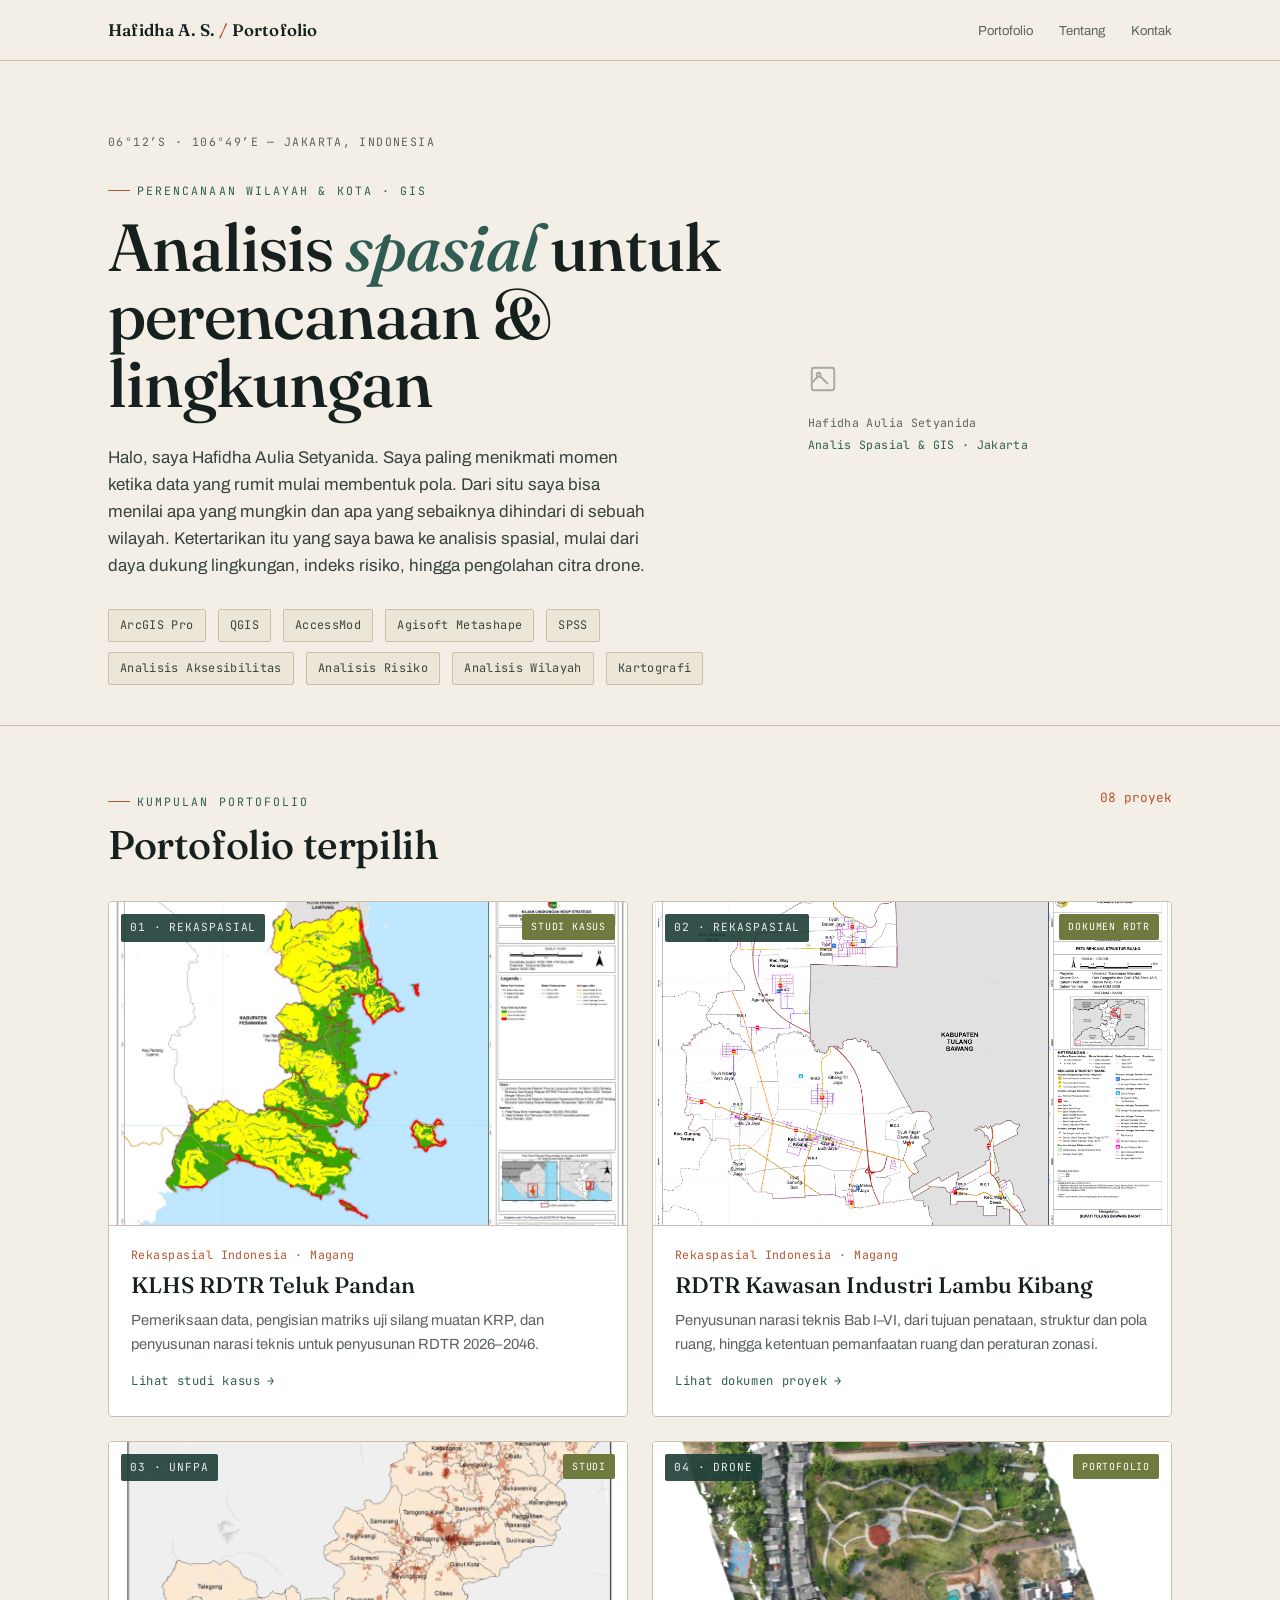
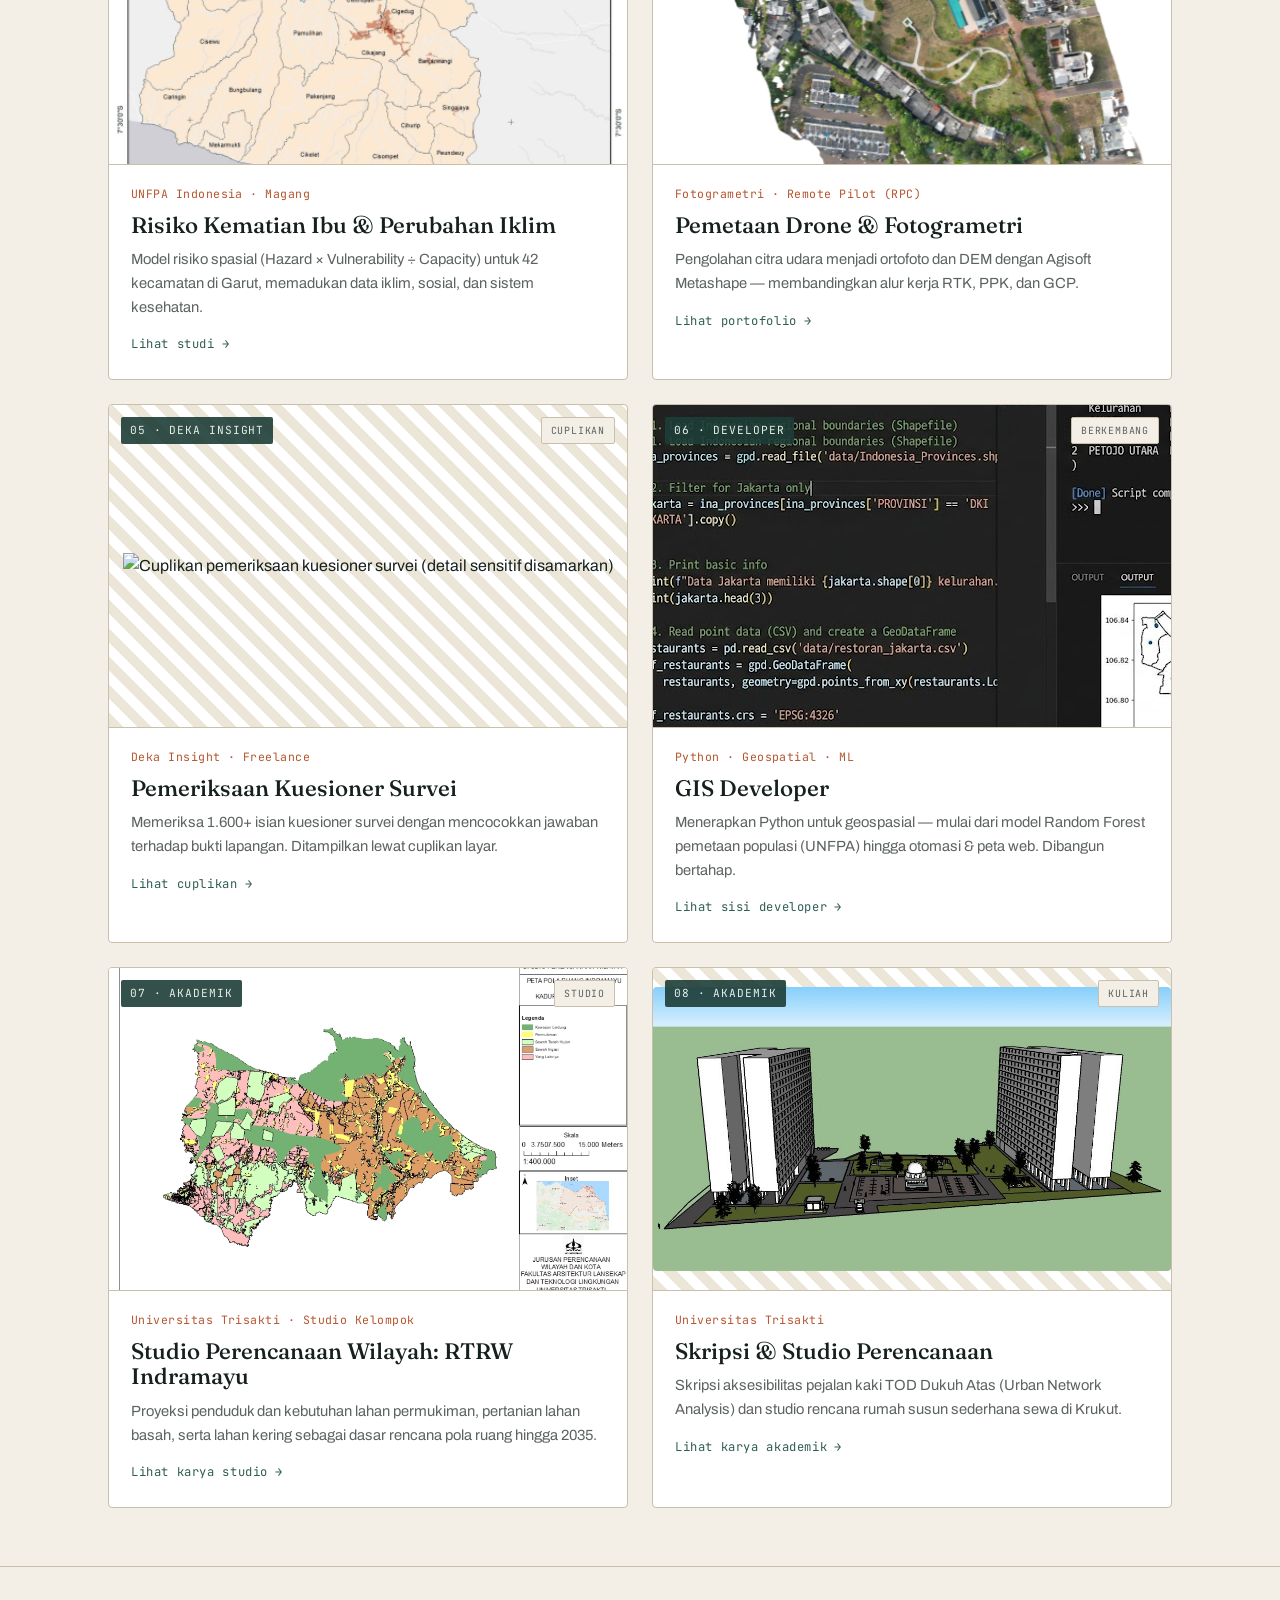
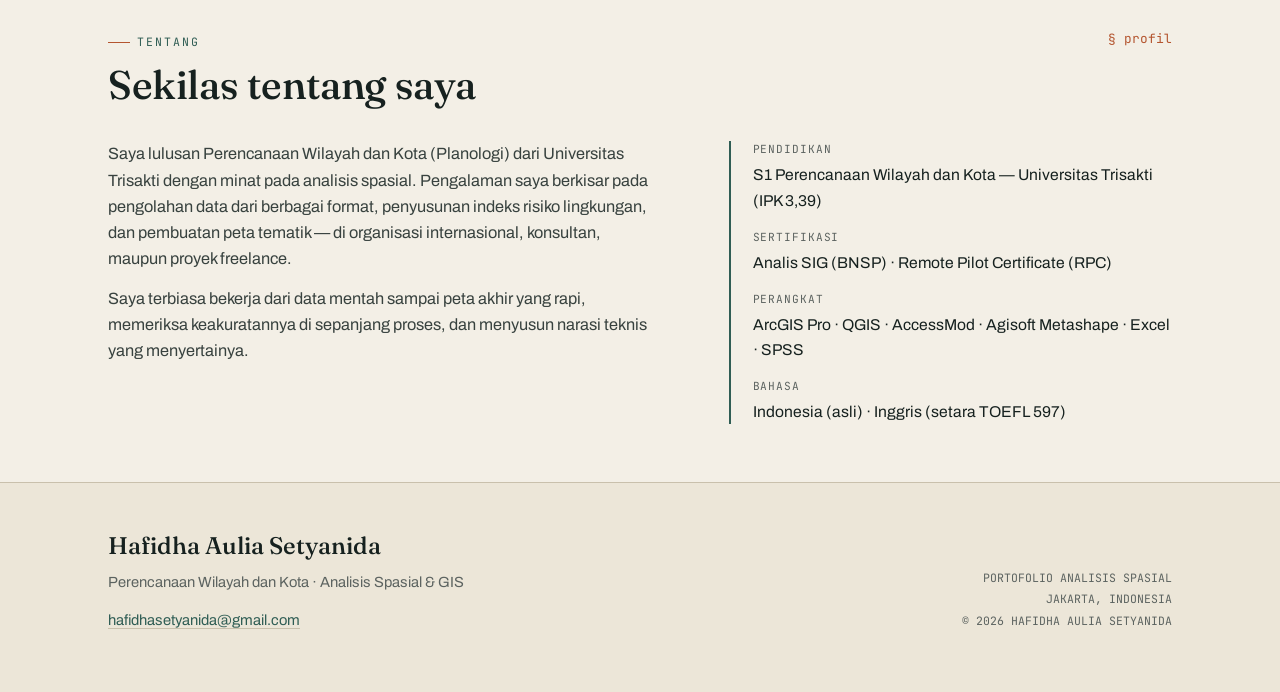
==== index.html @ 54315046 "Update index.html" ====
<!DOCTYPE html>
<html lang="id">
<head>
<meta charset="UTF-8">
<meta name="viewport" content="width=device-width, initial-scale=1.0">
<title>Hafidha Aulia Setyanida — Portofolio Analisis Spasial &amp; GIS</title>
<link rel="preconnect" href="https://fonts.googleapis.com">
<link rel="preconnect" href="https://fonts.gstatic.com" crossorigin>
<link href="https://fonts.googleapis.com/css2?family=Fraunces:opsz,wght@9..144,400;9..144,500;9..144,600&family=Archivo:wght@400;500;600;700&family=JetBrains+Mono:wght@400;500&display=swap" rel="stylesheet">
<link rel="stylesheet" href="style.css">
<style>
  .hero{padding:72px 0 40px}
  .hero-grid{display:grid;grid-template-columns:1.8fr 1fr;gap:44px;align-items:center}
  @media(max-width:840px){.hero-grid{grid-template-columns:1fr;gap:28px}}
  .hero .plate-no{font-family:'JetBrains Mono',monospace;font-size:.72rem;color:var(--muted);letter-spacing:.12em;margin-bottom:22px}
  .hero h1{font-family:'Fraunces',serif;font-weight:500;font-size:clamp(2.3rem,5.2vw,4.4rem);line-height:1.02;letter-spacing:-.015em;max-width:15ch;margin-top:14px}
  .hero h1 em{font-style:italic;color:var(--teal)}
  .hero .sub{margin-top:26px;max-width:54ch;font-size:1.06rem;color:#38423f}
  .hero .sub strong{color:var(--ink);font-weight:600}
  .hero .meta{margin-top:30px;display:flex;flex-wrap:wrap;gap:10px 12px}
  .hero-photo{margin:0;position:relative}
  .hero-photo img{width:100%;max-width:230px;display:block;border:1px solid var(--line);border-radius:5px;background:var(--paper-2);box-shadow:0 22px 46px -30px rgba(22,33,31,.6)}
  .hero-photo figcaption{margin-top:12px;font-family:'JetBrains Mono',monospace;font-size:.72rem;letter-spacing:.03em;color:var(--muted);max-width:230px}
  .hero-photo figcaption span{display:block;margin-top:4px;color:var(--teal)}
  @media(max-width:840px){.hero-photo{max-width:180px}.hero-photo img{max-width:180px}.hero-photo figcaption{max-width:180px;font-size:.68rem}}

  .projects{display:grid;grid-template-columns:repeat(2,1fr);gap:24px}
  @media(max-width:800px){.projects{grid-template-columns:1fr}}
  .pcard{position:relative;display:flex;flex-direction:column;background:#fff;border:1px solid var(--line);border-radius:4px;overflow:hidden;text-decoration:none;color:inherit;transition:transform .25s ease,box-shadow .25s ease}
  .pcard:hover{transform:translateY(-4px);box-shadow:0 26px 46px -30px rgba(22,33,31,.6)}
  .pcard .thumb{aspect-ratio:16/10;background:repeating-linear-gradient(45deg,var(--paper-2) 0 10px,transparent 10px 20px);overflow:hidden;position:relative;display:flex;align-items:center;justify-content:center;border-bottom:1px solid var(--line)}
  .pcard .idx{position:absolute;top:12px;left:12px;font-family:'JetBrains Mono',monospace;font-size:.7rem;letter-spacing:.08em;background:rgba(29,61,55,.9);color:#e8efe9;padding:5px 9px;border-radius:2px}
  .pcard .status{position:absolute;top:12px;right:12px;font-family:'JetBrains Mono',monospace;font-size:.62rem;letter-spacing:.08em;padding:5px 9px;border-radius:2px;text-transform:uppercase}
  .status.live{background:var(--moss);color:#fff}
  .status.soon{background:var(--paper);color:var(--muted);border:1px solid var(--line)}
  .pcard .body{padding:20px 22px 24px;flex:1;display:flex;flex-direction:column}
  .pcard .prole{font-family:'JetBrains Mono',monospace;font-size:.72rem;color:var(--clay);letter-spacing:.04em;display:block;margin-bottom:9px}
  .pcard h3{font-family:'Fraunces',serif;font-weight:500;font-size:1.4rem;line-height:1.15}
  .pcard p{margin-top:10px;font-size:.92rem;color:var(--muted)}
  .pcard .go{margin-top:16px;font-family:'JetBrains Mono',monospace;font-size:.76rem;color:var(--teal);letter-spacing:.05em;display:inline-flex;align-items:center;gap:7px}
  .pcard .go::after{content:"→";transition:transform .2s ease}
  .pcard:hover .go::after{transform:translateX(4px)}

  .about{display:grid;grid-template-columns:1.3fr 1fr;gap:44px;align-items:start}
  @media(max-width:800px){.about{grid-template-columns:1fr;gap:26px}}
  .about p{font-size:1.02rem;color:#38423f;max-width:60ch}
  .about p + p{margin-top:14px}
  .facts{border-left:2px solid var(--teal);padding-left:22px}
  .facts dt{font-family:'JetBrains Mono',monospace;font-size:.7rem;letter-spacing:.08em;color:var(--muted);text-transform:uppercase;margin-top:16px}
  .facts dt:first-child{margin-top:0}
  .facts dd{font-size:.98rem;margin-top:3px}
</style>
</head>
<body>

<header class="top">
  <div class="wrap top-inner">
    <a class="brand" href="index.html">Hafidha A. S. <span>/</span> Portofolio</a>
    <nav>
      <a href="#portofolio">Portofolio</a>
      <a href="#tentang" class="hide-sm">Tentang</a>
      <a href="mailto:hafidhasetyanida@gmail.com">Kontak</a>
    </nav>
  </div>
</header>

<div class="hero">
  <div class="wrap">
    <div class="hero-grid">
      <div class="hero-text">
        <div class="plate-no">06°12′S · 106°49′E — JAKARTA, INDONESIA</div>
        <div class="eyebrow">Perencanaan Wilayah &amp; Kota · GIS</div>
        <h1>Analisis <em>spasial</em> untuk perencanaan &amp; lingkungan</h1>
        <p class="sub">
         Halo, saya Hafidha Aulia Setyanida. Saya paling menikmati momen ketika data yang rumit mulai membentuk pola.
          Dari situ saya bisa menilai apa yang mungkin dan apa yang sebaiknya dihindari di sebuah wilayah.
          Ketertarikan itu yang saya bawa ke analisis spasial, mulai dari daya dukung lingkungan, indeks risiko, hingga pengolahan citra drone.
        </p>
        <div class="meta">
          <span class="tag">ArcGIS Pro</span>
          <span class="tag">QGIS</span>
          <span class="tag">AccessMod</span>
          <span class="tag">Agisoft Metashape</span>
          <span class="tag">SPSS</span>
          <span class="tag">Analisis Aksesibilitas</span>
          <span class="tag">Analisis Risiko</span>
          <span class="tag">Analisis Wilayah</span>
          <span class="tag">Kartografi</span>
        </div>
      </div>
      <figure class="hero-photo">
        <svg viewBox="0 0 24 24" fill="none" stroke="#5c6360" stroke-width="1.5" style="width:30px;height:30px;opacity:.5"><rect x="3" y="3" width="18" height="18" rx="2"/><path d="m3 15 4-4a3 3 0 0 1 4 0l5 5"/><circle cx="8.5" cy="8.5" r="1.5"/></svg>
        <figcaption>Hafidha Aulia Setyanida<span>Analis Spasial &amp; GIS · Jakarta</span></figcaption>
      </figure>
    </div>
  </div>
</div>

<section id="portofolio">
  <div class="wrap">
    <div class="sec-head">
      <div>
        <div class="eyebrow" style="margin-bottom:12px">Kumpulan Portofolio</div>
        <h2>Portofolio terpilih</h2>
      </div>
      <span class="n">08 proyek</span>
    </div>

    <div class="projects">

      <a class="pcard reveal" href="projects/klhs-teluk-pandan.html">
        <div class="thumb">
          <span class="idx">01 · REKASPASIAL</span>
          <span class="status live">Studi Kasus</span>
          <img src="assets/klhs/sumber-gambar/ddl.png" alt="Peta Daya Dukung Lahan Teluk Pandan" style="width:100%;border-radius:4px;">
        </div>
        <div class="body">
          <span class="prole">Rekaspasial Indonesia · Magang</span>
          <h3>KLHS RDTR Teluk Pandan</h3>
          <p>Pemeriksaan data, pengisian matriks uji silang muatan KRP, dan penyusunan narasi teknis untuk penyusunan RDTR 2026–2046.</p>
          <span class="go">Lihat studi kasus</span>
        </div>
      </a>


      <a class="pcard reveal" href="projects/rdtr-lambu_kibang.html">
        <div class="thumb">
          <span class="idx">02 · REKASPASIAL</span>
          <span class="status live">Dokumen RDTR</span>
          <img src="assets/rdtr/sumber-gambar/struktur_ruang.png" alt="Peta rencana struktur ruang kawasan industri Lambu Kibang" draggable="false" style="width:100%;border-radius:4px;">
        </div>
        <div class="body">
          <span class="prole">Rekaspasial Indonesia · Magang</span>
          <h3>RDTR Kawasan Industri Lambu Kibang</h3>
          <p>Penyusunan narasi teknis Bab I–VI, dari tujuan penataan, struktur dan pola ruang, hingga ketentuan pemanfaatan ruang dan peraturan zonasi.</p>
          <span class="go">Lihat dokumen proyek</span>
        </div>
      </a>

      <a class="pcard reveal" href="projects/unfpa-garut.html">
        <div class="thumb">
          <span class="idx">03 · UNFPA</span>
          <span class="status live">Studi</span>
          <img src="assets/unfpa/sumber-gambar/bahaya_banjir.png" alt="Peta Bahaya Iklim Wilayah Garut" style="width:100%;border-radius:4px;">
        </div>
        <div class="body">
          <span class="prole">UNFPA Indonesia · Magang</span>
          <h3>Risiko Kematian Ibu &amp; Perubahan Iklim</h3>
          <p>Model risiko spasial (Hazard × Vulnerability ÷ Capacity) untuk 42 kecamatan di Garut, memadukan data iklim, sosial, dan sistem kesehatan.</p>
          <span class="go">Lihat studi</span>
        </div>
      </a>

      <a class="pcard reveal" href="projects/drone.html">
        <div class="thumb">
          <span class="idx">04 · DRONE</span>
          <span class="status live">Portofolio</span>
          <img src="assets/drone/sumber-gambar/gcp_ortho.png" alt="Ortofoto GCP" onclick="zoom(this.src)" style="width:100%;border-radius:4px;cursor:zoom-in;">
        </div>
        <div class="body">
          <span class="prole">Fotogrametri · Remote Pilot (RPC)</span>
          <h3>Pemetaan Drone &amp; Fotogrametri</h3>
          <p>Pengolahan citra udara menjadi ortofoto dan DEM dengan Agisoft Metashape — membandingkan alur kerja RTK, PPK, dan GCP.</p>
          <span class="go">Lihat portofolio</span>
        </div>
      </a>

      <a class="pcard reveal" href="projects/deka-insight.html">
        <div class="thumb">
          <span class="idx">05 · DEKA INSIGHT</span>
          <span class="status soon">Cuplikan</span>
          <img src="assets/deka/sumber-gambar/project2.png" alt="Cuplikan pemeriksaan kuesioner survei (detail sensitif disamarkan)" onclick="zoom(this.src)">
        </div>
        <div class="body">
          <span class="prole">Deka Insight · Freelance</span>
          <h3>Pemeriksaan Kuesioner Survei</h3>
          <p>Memeriksa 1.600+ isian kuesioner survei dengan mencocokkan jawaban terhadap bukti lapangan. Ditampilkan lewat cuplikan layar.</p>
          <span class="go">Lihat cuplikan</span>
        </div>
      </a>

      <a class="pcard reveal" href="projects/gis-developer.html">
        <div class="thumb">
          <span class="idx">06 · DEVELOPER</span>
          <span class="status soon">Berkembang</span>
          <img src="assets/dev/sumber-gambar/dev.jpg" alt="Ilustrasi Penggunaan Python">
        </div>
        <div class="body">
          <span class="prole">Python · Geospatial · ML</span>
          <h3>GIS Developer</h3>
          <p>Menerapkan Python untuk geospasial — mulai dari model Random Forest pemetaan populasi (UNFPA) hingga otomasi &amp; peta web. Dibangun bertahap.</p>
          <span class="go">Lihat sisi developer</span>
        </div>
      </a>
  

      <a class="pcard reveal" href="projects/studio-indramayu.html">
        <div class="thumb">
          <span class="idx">07 · AKADEMIK</span>
          <span class="status soon">Studio</span>
          <img src="assets/rtrw/sumber-gambar/rencana_pola_ruang.png" alt="Peta pola ruang Kabupaten Indramayu tahun 2035" class="protected-map" draggable="false" loading="lazy" style="width:100%;height:auto;border-radius:4px;">
        </div>
        <div class="body">
          <span class="prole">Universitas Trisakti · Studio Kelompok</span>
          <h3>Studio Perencanaan Wilayah: RTRW Indramayu</h3>
          <p>Proyeksi penduduk dan kebutuhan lahan permukiman, pertanian lahan basah, serta lahan kering sebagai dasar rencana pola ruang hingga 2035.</p>
          <span class="go">Lihat karya studio</span>
        </div>
      </a>

      <a class="pcard reveal" href="projects/coursework-thesis.html">
        <div class="thumb">
          <span class="idx">08 · AKADEMIK</span>
          <span class="status soon">Kuliah</span>
          <img src="assets/akademik/sumber-gambar/rusun_1.jpg" alt="Visualisasi Rusun" onclick="zoom(this.src)" style="width:100%;border-radius:4px;cursor:zoom-in;">
        </div>
        <div class="body">
          <span class="prole">Universitas Trisakti</span>
          <h3>Skripsi &amp; Studio Perencanaan</h3>
          <p>Skripsi aksesibilitas pejalan kaki TOD Dukuh Atas (Urban Network Analysis) dan studio rencana rumah susun sederhana sewa di Krukut.</p>
          <span class="go">Lihat karya akademik</span>
        </div>
      </a>

    </div>
  </div>
</section>

<section id="tentang">
  <div class="wrap">
    <div class="sec-head">
      <div>
        <div class="eyebrow" style="margin-bottom:12px">Tentang</div>
        <h2>Sekilas tentang saya</h2>
      </div>
      <span class="n">§ profil</span>
    </div>
    <div class="about">
      <div>
        <p>
          Saya lulusan Perencanaan Wilayah dan Kota (Planologi) dari Universitas
          Trisakti dengan minat pada analisis spasial. Pengalaman saya berkisar pada
          pengolahan data dari berbagai format, penyusunan indeks risiko lingkungan,
          dan pembuatan peta tematik — di organisasi internasional, konsultan, maupun
          proyek freelance.
        </p>
        <p>
          Saya terbiasa bekerja dari data mentah sampai peta akhir yang rapi, memeriksa
          keakuratannya di sepanjang proses, dan menyusun narasi teknis yang menyertainya.
        </p>
      </div>
      <dl class="facts">
        <dt>Pendidikan</dt>
        <dd>S1 Perencanaan Wilayah dan Kota — Universitas Trisakti (IPK 3,39)</dd>
        <dt>Sertifikasi</dt>
        <dd>Analis SIG (BNSP) · Remote Pilot Certificate (RPC)</dd>
        <dt>Perangkat</dt>
        <dd>ArcGIS Pro · QGIS · AccessMod · Agisoft Metashape · Excel · SPSS</dd>
        <dt>Bahasa</dt>
        <dd>Indonesia (asli) · Inggris (setara TOEFL 597)</dd>
      </dl>
    </div>
  </div>
</section>

<footer>
  <div class="wrap foot-inner">
    <div>
      <h3>Hafidha Aulia Setyanida</h3>
      <p style="color:var(--muted);margin-top:6px;font-size:.92rem">Perencanaan Wilayah dan Kota · Analisis Spasial &amp; GIS</p>
      <p style="margin-top:14px;font-size:.92rem"><a href="mailto:hafidhasetyanida@gmail.com">hafidhasetyanida@gmail.com</a></p>
    </div>
    <div class="foot-meta">
      PORTOFOLIO ANALISIS SPASIAL<br>
      JAKARTA, INDONESIA<br>
      © 2026 HAFIDHA AULIA SETYANIDA
    </div>
  </div>
</footer>

<script>
  const io=new IntersectionObserver((es)=>{es.forEach(e=>{if(e.isIntersecting){e.target.classList.add('in');io.unobserve(e.target)}})},{threshold:.12});
  document.querySelectorAll('.reveal').forEach(el=>io.observe(el));
</script>
</body>
</html>
---- style.css ----
/* =========================================================
   Hafidha Aulia Setyanida — Portofolio Analisis Spasial
   Shared stylesheet · atlas / cartographic direction
   ========================================================= */
:root{
  --ink:#16211f;
  --paper:#f3efe6;
  --paper-2:#ece6d8;
  --teal:#2f5d54;
  --teal-deep:#1d3d37;
  --clay:#b4552f;
  --moss:#6f7a3f;
  --line:#c9c0ac;
  --muted:#5c6360;
}
*{box-sizing:border-box;margin:0;padding:0}
html{scroll-behavior:smooth}
body{
  background:var(--paper);color:var(--ink);
  font-family:'Archivo',system-ui,sans-serif;line-height:1.6;
  -webkit-font-smoothing:antialiased;overflow-x:hidden;
}
.wrap{max-width:1120px;margin:0 auto;padding:0 28px}
a{color:inherit}

/* coordinate eyebrow */
.eyebrow{
  font-family:'JetBrains Mono',monospace;font-size:.72rem;letter-spacing:.18em;
  text-transform:uppercase;color:var(--teal);display:inline-flex;gap:.6em;align-items:center;
}
.eyebrow::before{content:"";width:22px;height:1px;background:var(--clay)}

/* top bar */
header.top{
  position:sticky;top:0;z-index:50;background:rgba(243,239,230,.86);
  backdrop-filter:blur(8px);border-bottom:1px solid var(--line);
}
.top-inner{display:flex;justify-content:space-between;align-items:center;height:60px}
.brand{font-family:'Fraunces',serif;font-weight:600;font-size:1.05rem;letter-spacing:.01em;text-decoration:none}
.brand span{color:var(--clay)}
.top nav{display:flex;gap:26px;font-size:.82rem}
.top nav a{color:var(--muted);text-decoration:none;transition:color .2s}
.top nav a:hover{color:var(--ink)}
.top nav a.active{color:var(--ink)}
@media(max-width:680px){.top nav{gap:16px;font-size:.76rem}}
@media(max-width:480px){.top nav a.hide-sm{display:none}}

/* section scaffold */
section{padding:58px 0;border-top:1px solid var(--line)}
.sec-head{display:flex;align-items:baseline;justify-content:space-between;gap:20px;flex-wrap:wrap;margin-bottom:34px}
.sec-head h2{font-family:'Fraunces',serif;font-weight:500;font-size:clamp(1.7rem,3.4vw,2.5rem);letter-spacing:-.01em;line-height:1.1}
.sec-head .n{font-family:'JetBrains Mono',monospace;font-size:.8rem;color:var(--clay)}
.lead{max-width:64ch;color:#38423f;font-size:1.02rem}

/* tags */
.tag{
  font-family:'JetBrains Mono',monospace;font-size:.74rem;letter-spacing:.03em;
  background:var(--paper-2);border:1px solid var(--line);padding:6px 11px;border-radius:2px;color:#3c443f;
}

/* metrics */
.metrics{display:grid;grid-template-columns:repeat(4,1fr);gap:1px;background:var(--line);border:1px solid var(--line);border-radius:4px;overflow:hidden}
.metric{background:var(--paper);padding:24px 20px}
.metric .v{font-family:'Fraunces',serif;font-size:2.1rem;font-weight:500;line-height:1;color:var(--teal-deep)}
.metric .v small{font-size:1rem;color:var(--muted)}
.metric .l{margin-top:9px;font-size:.82rem;color:var(--muted);line-height:1.4}
@media(max-width:760px){.metrics{grid-template-columns:repeat(2,1fr)}}

/* plates (maps) */
.plates{display:grid;grid-template-columns:repeat(2,1fr);gap:22px}
@media(max-width:760px){.plates{grid-template-columns:1fr}}
.plate{background:#fff;border:1px solid var(--line);border-radius:3px;overflow:hidden;display:flex;flex-direction:column;transition:transform .25s ease,box-shadow .25s ease}
.plate:hover{transform:translateY(-3px);box-shadow:0 20px 40px -28px rgba(22,33,31,.55)}
.plate .frame{position:relative;background:var(--paper-2);overflow:hidden}
.plate .frame.ar-wide{aspect-ratio:1399/827}
.plate .frame.ar-map{aspect-ratio:944/1188}
.plate .frame img{width:100%;height:100%;object-fit:cover;display:block}
.plate .pno{position:absolute;top:10px;left:10px;z-index:2;font-family:'JetBrains Mono',monospace;font-size:.68rem;letter-spacing:.08em;background:rgba(29,61,55,.9);color:#e8efe9;padding:4px 8px;border-radius:2px}
.plate .info{padding:15px 17px 18px}
.plate .info h3{font-family:'Fraunces',serif;font-weight:500;font-size:1.14rem;line-height:1.2}
.plate .info p{margin-top:7px;font-size:.86rem;color:var(--muted)}

/* method steps */
.steps{display:grid;grid-template-columns:repeat(4,1fr);gap:20px}
@media(max-width:860px){.steps{grid-template-columns:repeat(2,1fr)}}
@media(max-width:480px){.steps{grid-template-columns:1fr}}
.step{padding-top:20px;border-top:2px solid var(--teal)}
.step .k{font-family:'JetBrains Mono',monospace;font-size:.74rem;color:var(--clay);letter-spacing:.06em}
.step h4{font-family:'Fraunces',serif;font-weight:500;font-size:1.16rem;margin-top:9px}
.step p{margin-top:8px;font-size:.88rem;color:var(--muted)}

/* matrix / table imagery */
.matrix-grid{display:grid;grid-template-columns:1fr 1fr;gap:22px}
@media(max-width:820px){.matrix-grid{grid-template-columns:1fr}}
.mx{background:#fff;border:1px solid var(--line);border-radius:3px;overflow:hidden}
.mx .frame{position:relative;background:var(--paper-2)}
.mx .frame img{width:100%;display:block}
.mx .ribbon{position:absolute;top:12px;right:-30px;transform:rotate(45deg);background:var(--clay);color:#fff;font-family:'JetBrains Mono',monospace;font-size:.6rem;letter-spacing:.1em;padding:4px 40px;z-index:3}
.mx .info{padding:15px 17px 18px}
.mx .info h3{font-family:'Fraunces',serif;font-weight:500;font-size:1.1rem}
.mx .info p{margin-top:7px;font-size:.85rem;color:var(--muted)}

/* credit / notice */
.credit{margin:0;padding:30px 32px;background:var(--teal-deep);color:#e8efe9;border-radius:4px;position:relative;overflow:hidden}
.credit::before{content:"";position:absolute;inset:0;background:repeating-linear-gradient(45deg,rgba(255,255,255,.03) 0 2px,transparent 2px 9px);pointer-events:none}
.credit .eyebrow{color:#9fc3b7}
.credit .eyebrow::before{background:var(--clay)}
.credit p{margin-top:14px;max-width:74ch;font-size:.98rem;color:#d5e0da;position:relative}
.credit strong{color:#fff;font-weight:600}
.notice{margin-top:26px;padding:16px 18px;border:1px dashed var(--clay);border-radius:4px;background:rgba(180,85,47,.05);font-size:.87rem;color:#6d3a22;display:flex;gap:12px;align-items:flex-start}
.notice svg{flex-shrink:0;margin-top:2px}

/* role/contribution */
.role{display:grid;grid-template-columns:1.1fr 1fr;gap:40px;align-items:start}
@media(max-width:820px){.role{grid-template-columns:1fr;gap:26px}}
.role ul{list-style:none;margin-top:6px}
.role li{padding:13px 0;border-bottom:1px solid var(--line);display:flex;gap:13px;font-size:.96rem}
.role li::before{content:"▸";color:var(--clay);flex-shrink:0}
.stack{display:flex;flex-wrap:wrap;gap:8px;margin-top:8px}
.stack .tag{background:#fff}

/* footer */
footer{border-top:1px solid var(--line);padding:44px 0 60px;background:var(--paper-2)}
.foot-inner{display:flex;justify-content:space-between;gap:24px;flex-wrap:wrap;align-items:flex-end}
.foot-inner h3{font-family:'Fraunces',serif;font-weight:500;font-size:1.5rem}
.foot-inner a{color:var(--teal);text-decoration:none;border-bottom:1px solid var(--line)}
.foot-inner a:hover{border-color:var(--teal)}
.foot-meta{font-family:'JetBrains Mono',monospace;font-size:.72rem;color:var(--muted);line-height:1.9;text-align:right}
@media(max-width:560px){.foot-meta{text-align:left}}

/* reveal animation */

/* ---- placeholder slots (for images to be added later) ---- */
.slot{border:1.5px dashed var(--line);border-radius:4px;background:repeating-linear-gradient(45deg,var(--paper-2) 0 10px,transparent 10px 20px);display:flex;flex-direction:column;align-items:center;justify-content:center;text-align:center;padding:24px;color:var(--muted)}
.slot.ar-wide{aspect-ratio:16/10}
.slot.ar-map{aspect-ratio:3/4}
.slot svg{width:32px;height:32px;opacity:.5;margin-bottom:11px}
.slot .t{font-family:'Fraunces',serif;font-size:1.02rem;color:#3c443f}
.slot .h{font-family:'JetBrains Mono',monospace;font-size:.68rem;margin-top:8px;letter-spacing:.02em;max-width:34ch;line-height:1.55}
.grid2{display:grid;grid-template-columns:1fr 1fr;gap:22px}
.grid3{display:grid;grid-template-columns:repeat(3,1fr);gap:22px}
@media(max-width:800px){.grid2,.grid3{grid-template-columns:1fr}}
.howto{margin-top:30px;padding:18px 20px;border:1px solid var(--line);border-radius:4px;background:#fff;font-size:.9rem;color:#3c443f;line-height:1.65}
.howto code{font-family:'JetBrains Mono',monospace;font-size:.82rem;background:var(--paper-2);padding:2px 6px;border-radius:3px}
.howto b{color:var(--teal-deep)}

/* ===== shared placeholder slots (isi gambar sendiri) ===== */
.ph-grid{display:grid;gap:22px}
.ph-grid.g2{grid-template-columns:1fr 1fr}
.ph-grid.g3{grid-template-columns:repeat(3,1fr)}
.ph-grid.g4{grid-template-columns:repeat(2,1fr)}
@media(max-width:800px){.ph-grid.g2,.ph-grid.g3,.ph-grid.g4{grid-template-columns:1fr}}
.slot{aspect-ratio:16/10;border:1.5px dashed var(--line);border-radius:4px;background:repeating-linear-gradient(45deg,var(--paper-2) 0 10px,transparent 10px 20px);display:flex;flex-direction:column;align-items:center;justify-content:center;text-align:center;padding:22px;color:var(--muted)}
.slot svg{width:30px;height:30px;opacity:.5;margin-bottom:10px}
.slot .t{font-family:'Fraunces',serif;font-size:1.02rem;color:#3c443f}
.slot .h{font-family:'JetBrains Mono',monospace;font-size:.68rem;margin-top:7px;letter-spacing:.02em;max-width:34ch;line-height:1.55}
.howto{margin-top:30px;padding:18px 20px;border:1px solid var(--line);border-radius:4px;background:#fff;font-size:.9rem;color:#3c443f;line-height:1.65}
.howto code{font-family:'JetBrains Mono',monospace;font-size:.82rem;background:var(--paper-2);padding:2px 6px;border-radius:3px}
.howto b{color:var(--teal-deep)}
.lead-split{display:grid;grid-template-columns:1.4fr 1fr;gap:36px;align-items:start}
@media(max-width:820px){.lead-split{grid-template-columns:1fr;gap:20px}}
.facts{border-left:2px solid var(--teal);padding-left:20px}
.facts dt{font-family:'JetBrains Mono',monospace;font-size:.7rem;letter-spacing:.08em;color:var(--muted);text-transform:uppercase;margin-top:14px}
.facts dt:first-child{margin-top:0}
.facts dd{font-size:.95rem;margin-top:3px}

/* reveal animation */
.reveal{opacity:0;transform:translateY(16px);transition:opacity .6s ease,transform .6s ease}
.reveal.in{opacity:1;transform:none}
@media(prefers-reduced-motion:reduce){
  .reveal{opacity:1;transform:none;transition:none}
  .plate,.plate:hover{transition:none;transform:none}
}

/* ===== GIS Developer page components ===== */
.codecard{background:#15201e;border:1px solid #24322e;border-radius:6px;overflow:hidden;margin:0}
.codecard .bar{display:flex;align-items:center;gap:8px;padding:10px 14px;border-bottom:1px solid #24322e;background:#101917}
.codecard .bar .dot{width:11px;height:11px;border-radius:50%}
.codecard .bar .fn{margin-left:8px;font-family:'JetBrains Mono',monospace;font-size:.74rem;color:#8fb0a6}
.codecard pre{margin:0;padding:16px 18px;overflow-x:auto;font-family:'JetBrains Mono',monospace;font-size:.8rem;line-height:1.65;color:#dbe7e2}
.codecard code{font-family:inherit}
.codecard .c-kw{color:#7fbf9e}
.codecard .c-fn{color:#e0b877}
.codecard .c-str{color:#d99a6c}
.codecard .c-com{color:#5c716b;font-style:italic}
.codecard .c-num{color:#c58fd0}
.codecard .c-cls{color:#8fc7e0}

.pipeline{display:grid;grid-template-columns:repeat(4,1fr);gap:0;border:1px solid var(--line);border-radius:6px;overflow:hidden;background:#fff}
@media(max-width:760px){.pipeline{grid-template-columns:1fr}}
.pstep{padding:20px 18px;position:relative;border-right:1px solid var(--line)}
.pstep:last-child{border-right:none}
@media(max-width:760px){.pstep{border-right:none;border-bottom:1px solid var(--line)}.pstep:last-child{border-bottom:none}}
.pstep .pk{font-family:'JetBrains Mono',monospace;font-size:.68rem;letter-spacing:.08em;color:var(--clay)}
.pstep h4{font-family:'Fraunces',serif;font-weight:500;font-size:1.05rem;margin-top:8px}
.pstep p{margin-top:6px;font-size:.82rem;color:var(--muted)}
.pstep .arrow{position:absolute;right:-9px;top:50%;transform:translateY(-50%);z-index:2;width:18px;height:18px;background:#fff;border:1px solid var(--line);border-radius:50%;display:flex;align-items:center;justify-content:center;font-size:.7rem;color:var(--teal)}
@media(max-width:760px){.pstep .arrow{display:none}}

.ghlink{display:inline-flex;align-items:center;gap:9px;font-family:'JetBrains Mono',monospace;font-size:.82rem;color:#fff;background:var(--teal-deep);padding:10px 16px;border-radius:4px;text-decoration:none;transition:background .2s}
.ghlink:hover{background:var(--teal)}
.ghlink svg{width:16px;height:16px}
.ghlink.disabled{background:var(--paper-2);color:var(--muted);border:1px solid var(--line);cursor:default}
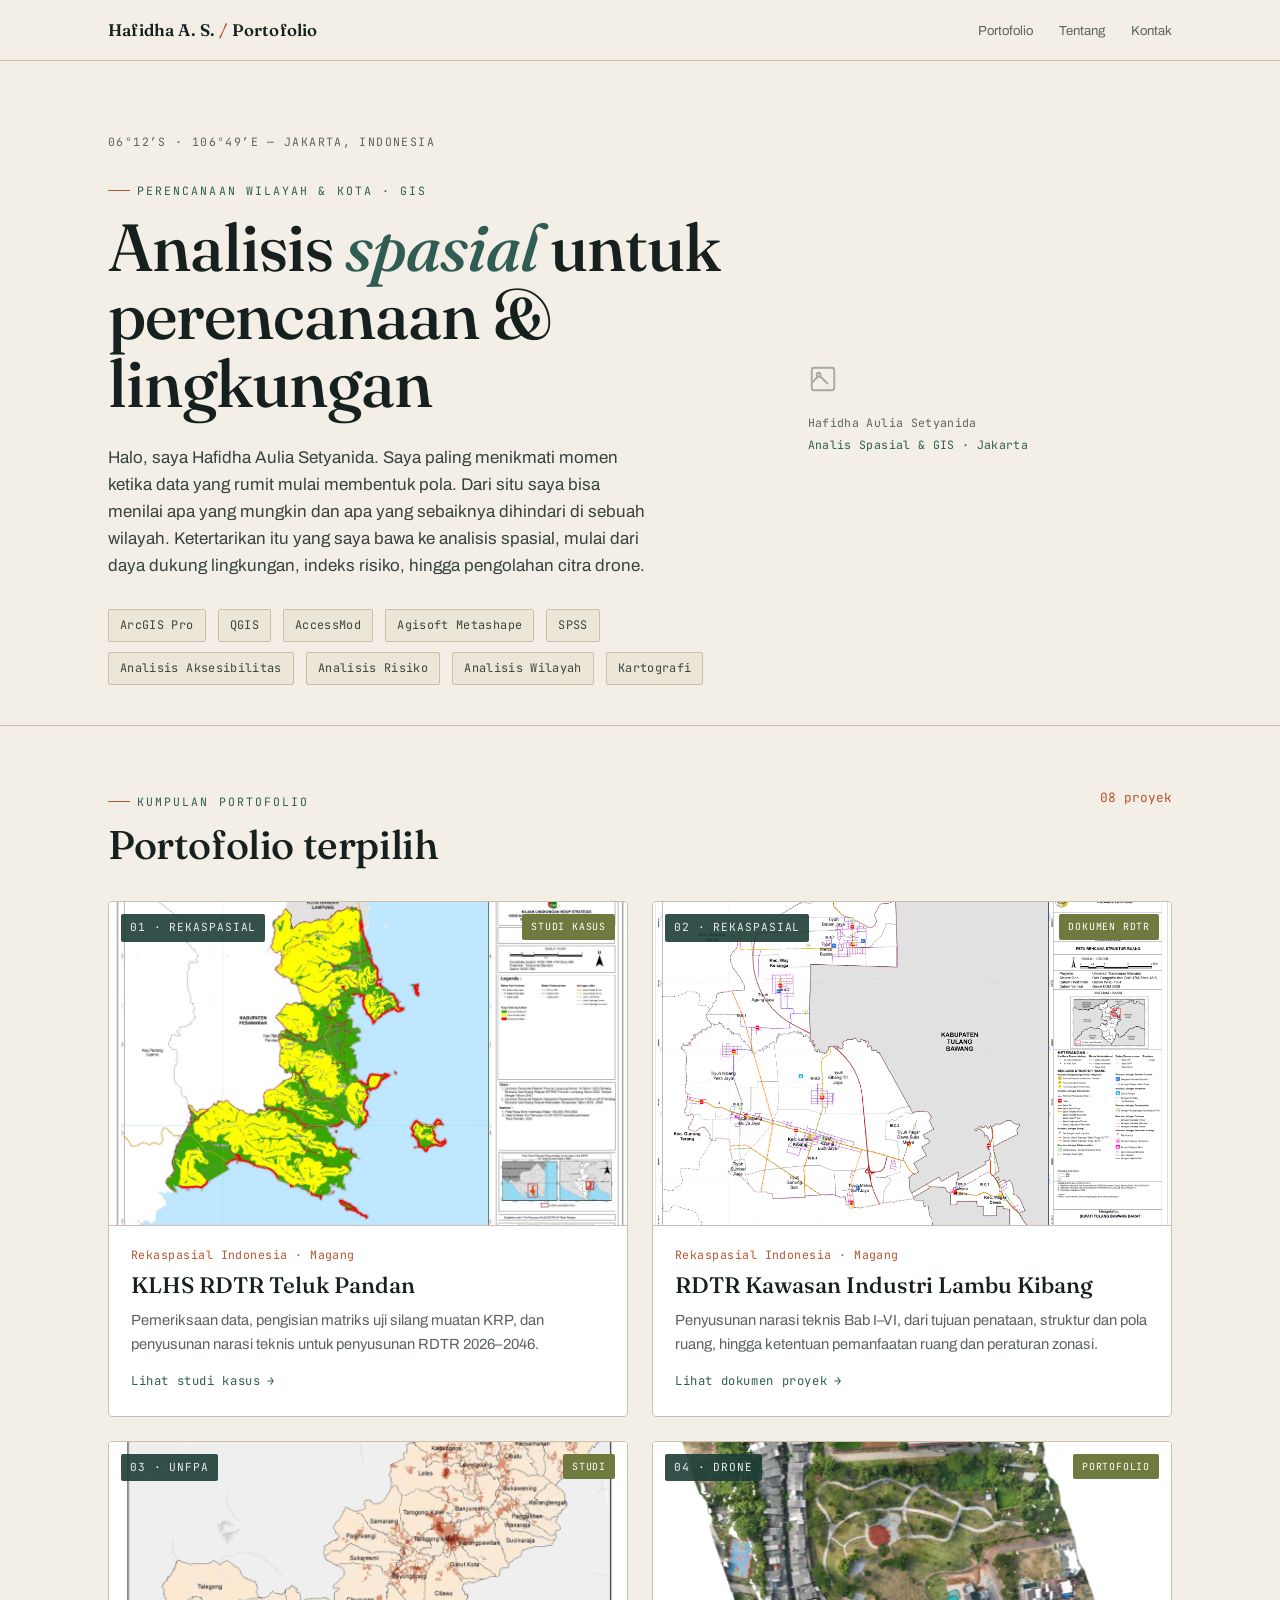
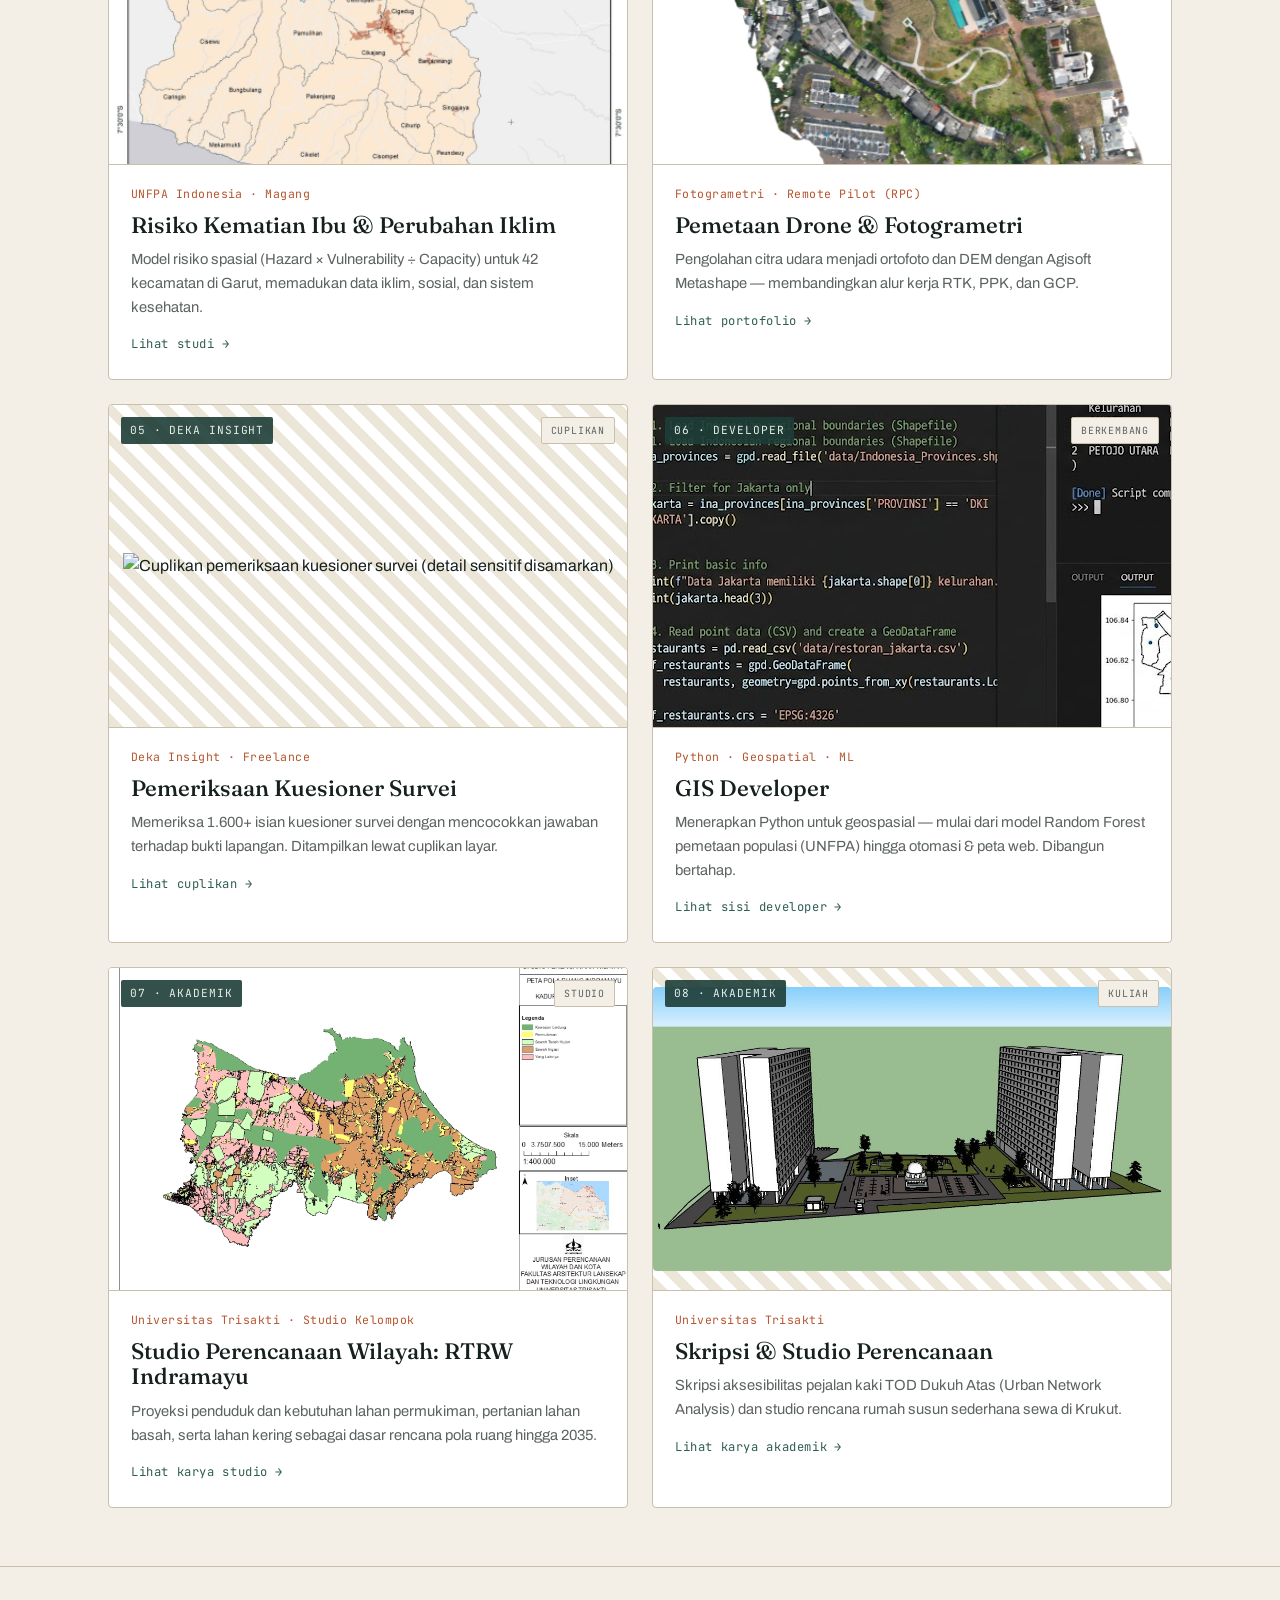
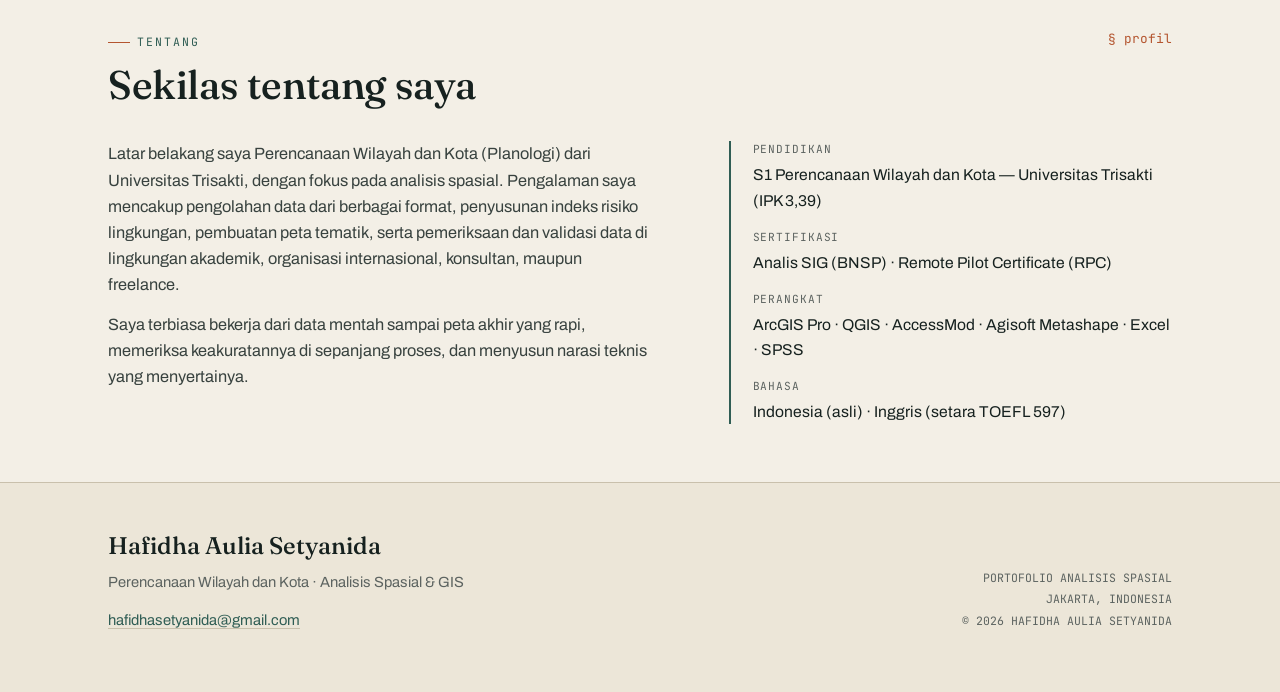
==== commit 380d93b7: "Update index.html" ====
--- a/index.html
+++ b/index.html
@@ -238,11 +238,9 @@
     <div class="about">
       <div>
         <p>
-          Saya lulusan Perencanaan Wilayah dan Kota (Planologi) dari Universitas
-          Trisakti dengan minat pada analisis spasial. Pengalaman saya berkisar pada
-          pengolahan data dari berbagai format, penyusunan indeks risiko lingkungan,
-          dan pembuatan peta tematik — di organisasi internasional, konsultan, maupun
-          proyek freelance.
+          Latar belakang saya Perencanaan Wilayah dan Kota (Planologi) dari Universitas Trisakti, dengan fokus pada analisis spasial.
+          Pengalaman saya mencakup pengolahan data dari berbagai format, penyusunan indeks risiko lingkungan, pembuatan peta tematik,
+          serta pemeriksaan dan validasi data di lingkungan akademik, organisasi internasional, konsultan, maupun freelance.
         </p>
         <p>
           Saya terbiasa bekerja dari data mentah sampai peta akhir yang rapi, memeriksa
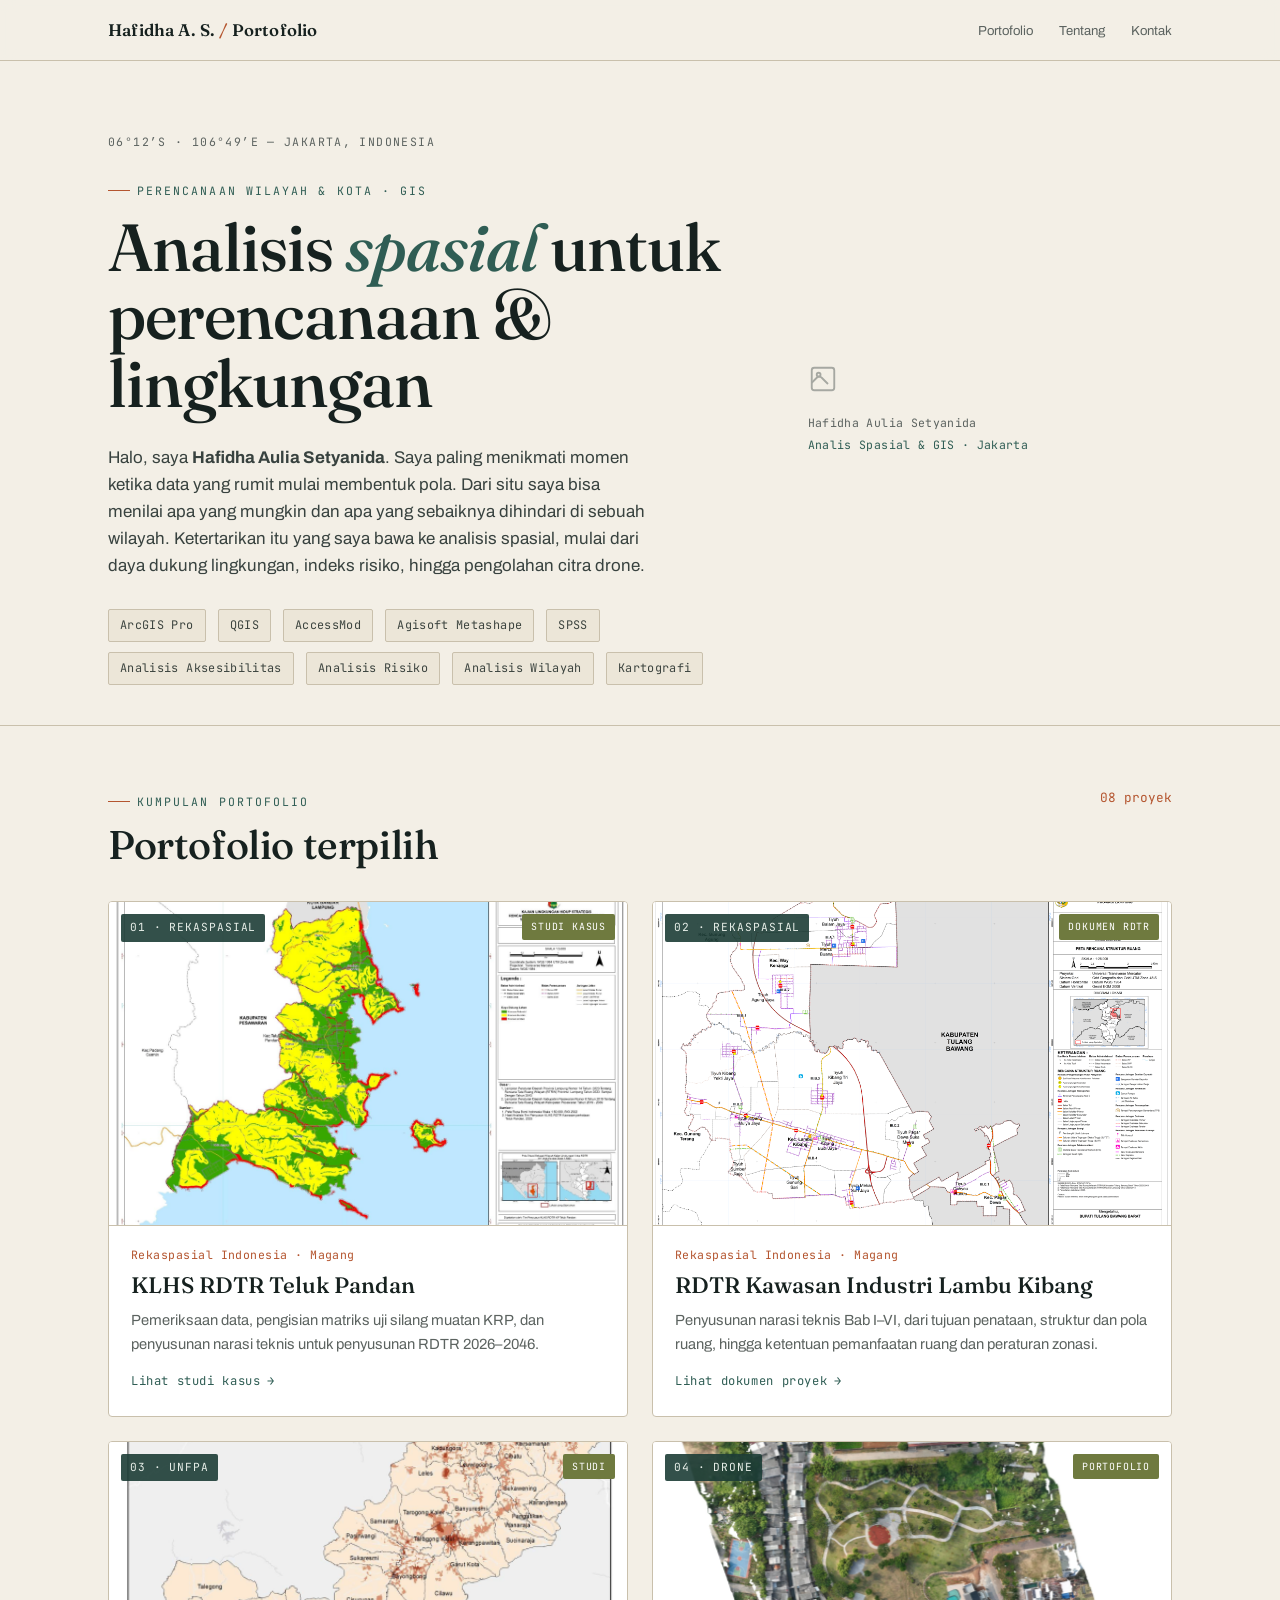
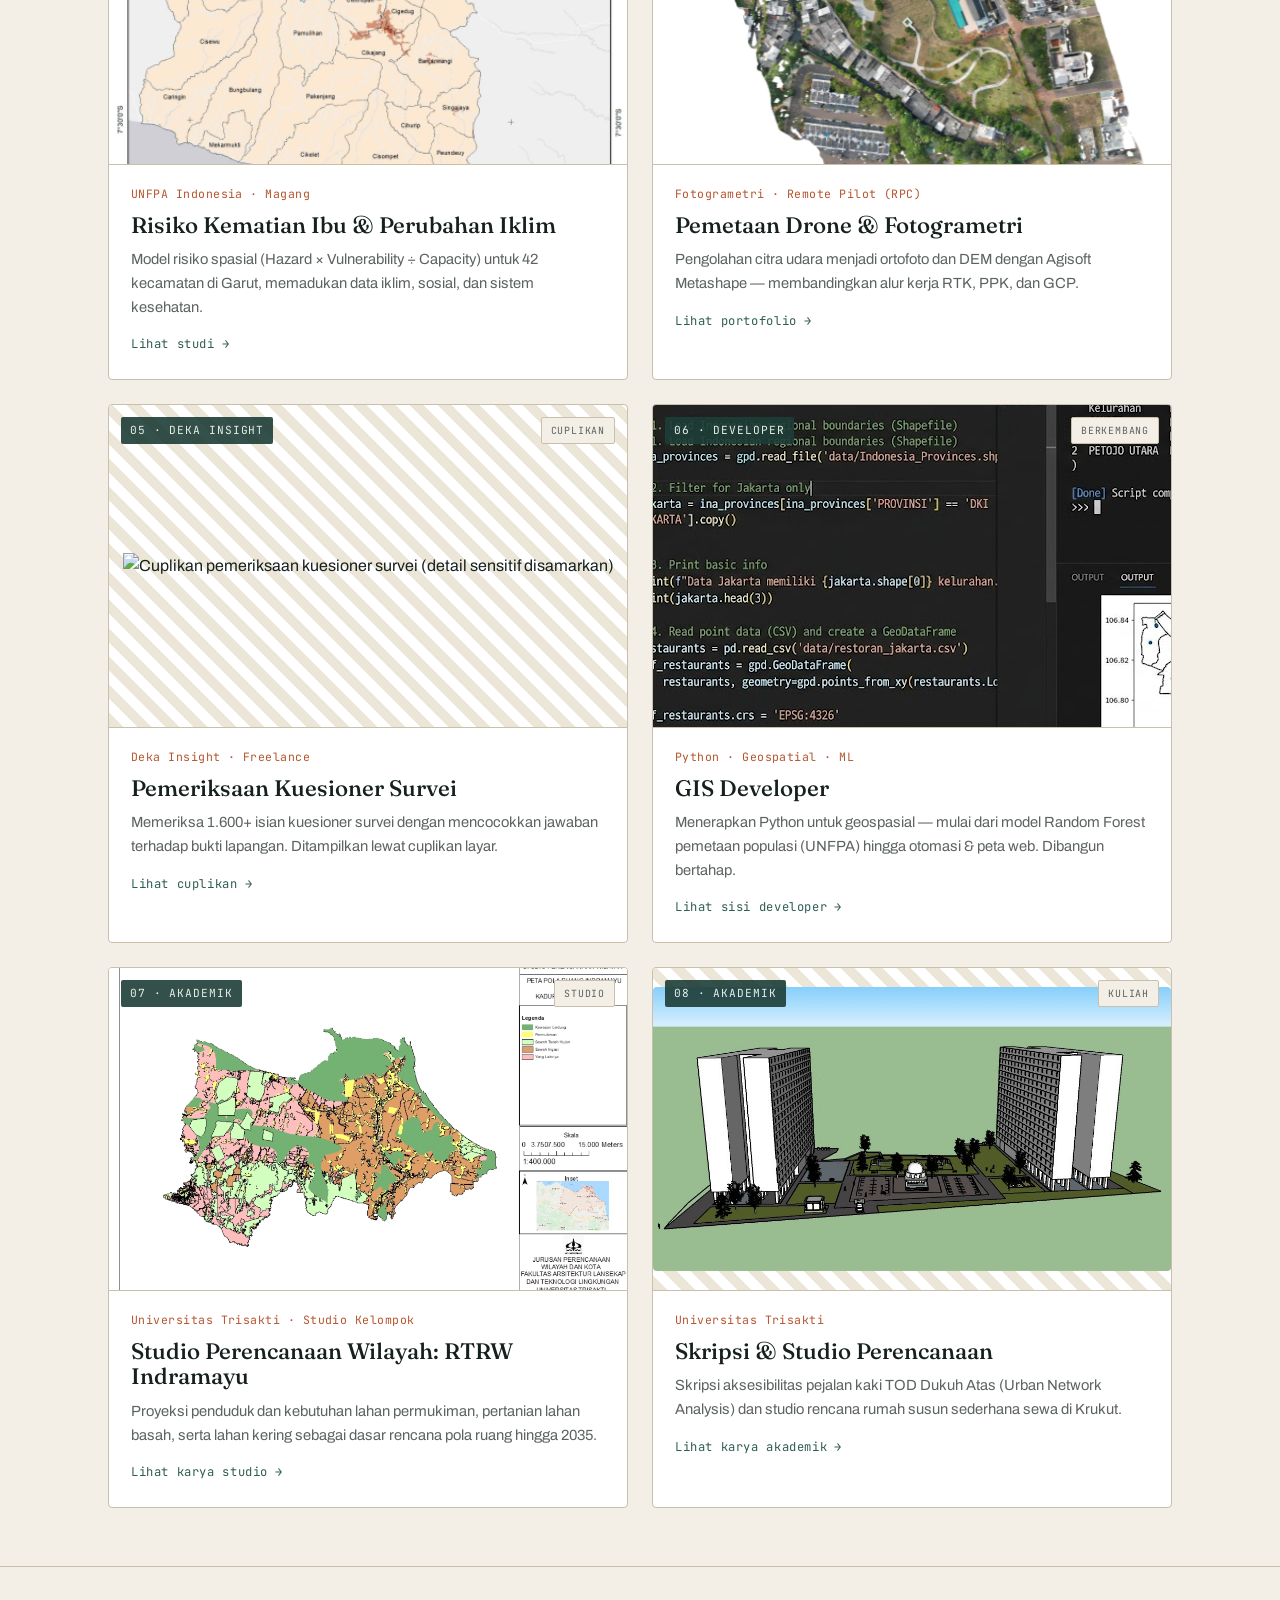
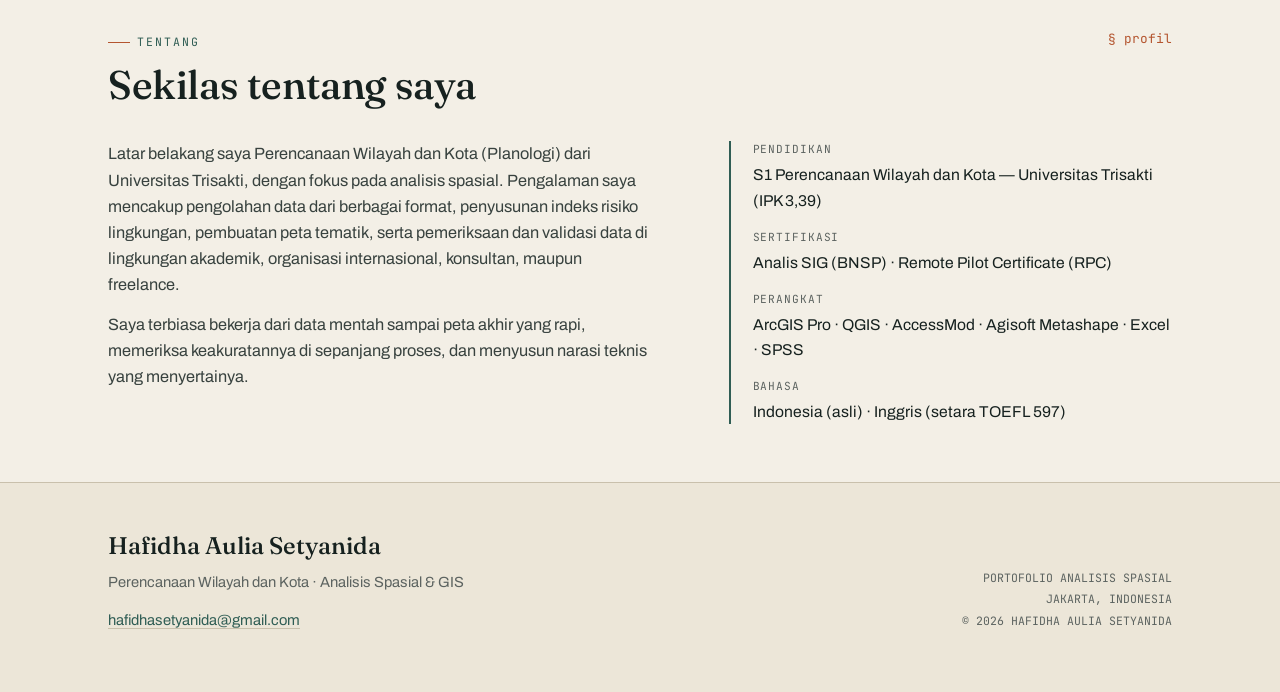
==== commit 1f065d30: "Update index.html" ====
--- a/index.html
+++ b/index.html
@@ -72,7 +72,7 @@
         <div class="eyebrow">Perencanaan Wilayah &amp; Kota · GIS</div>
         <h1>Analisis <em>spasial</em> untuk perencanaan &amp; lingkungan</h1>
         <p class="sub">
-         Halo, saya Hafidha Aulia Setyanida. Saya paling menikmati momen ketika data yang rumit mulai membentuk pola.
+         Halo, saya <b>Hafidha Aulia Setyanida</b>. Saya paling menikmati momen ketika data yang rumit mulai membentuk pola.
           Dari situ saya bisa menilai apa yang mungkin dan apa yang sebaiknya dihindari di sebuah wilayah.
           Ketertarikan itu yang saya bawa ke analisis spasial, mulai dari daya dukung lingkungan, indeks risiko, hingga pengolahan citra drone.
         </p>
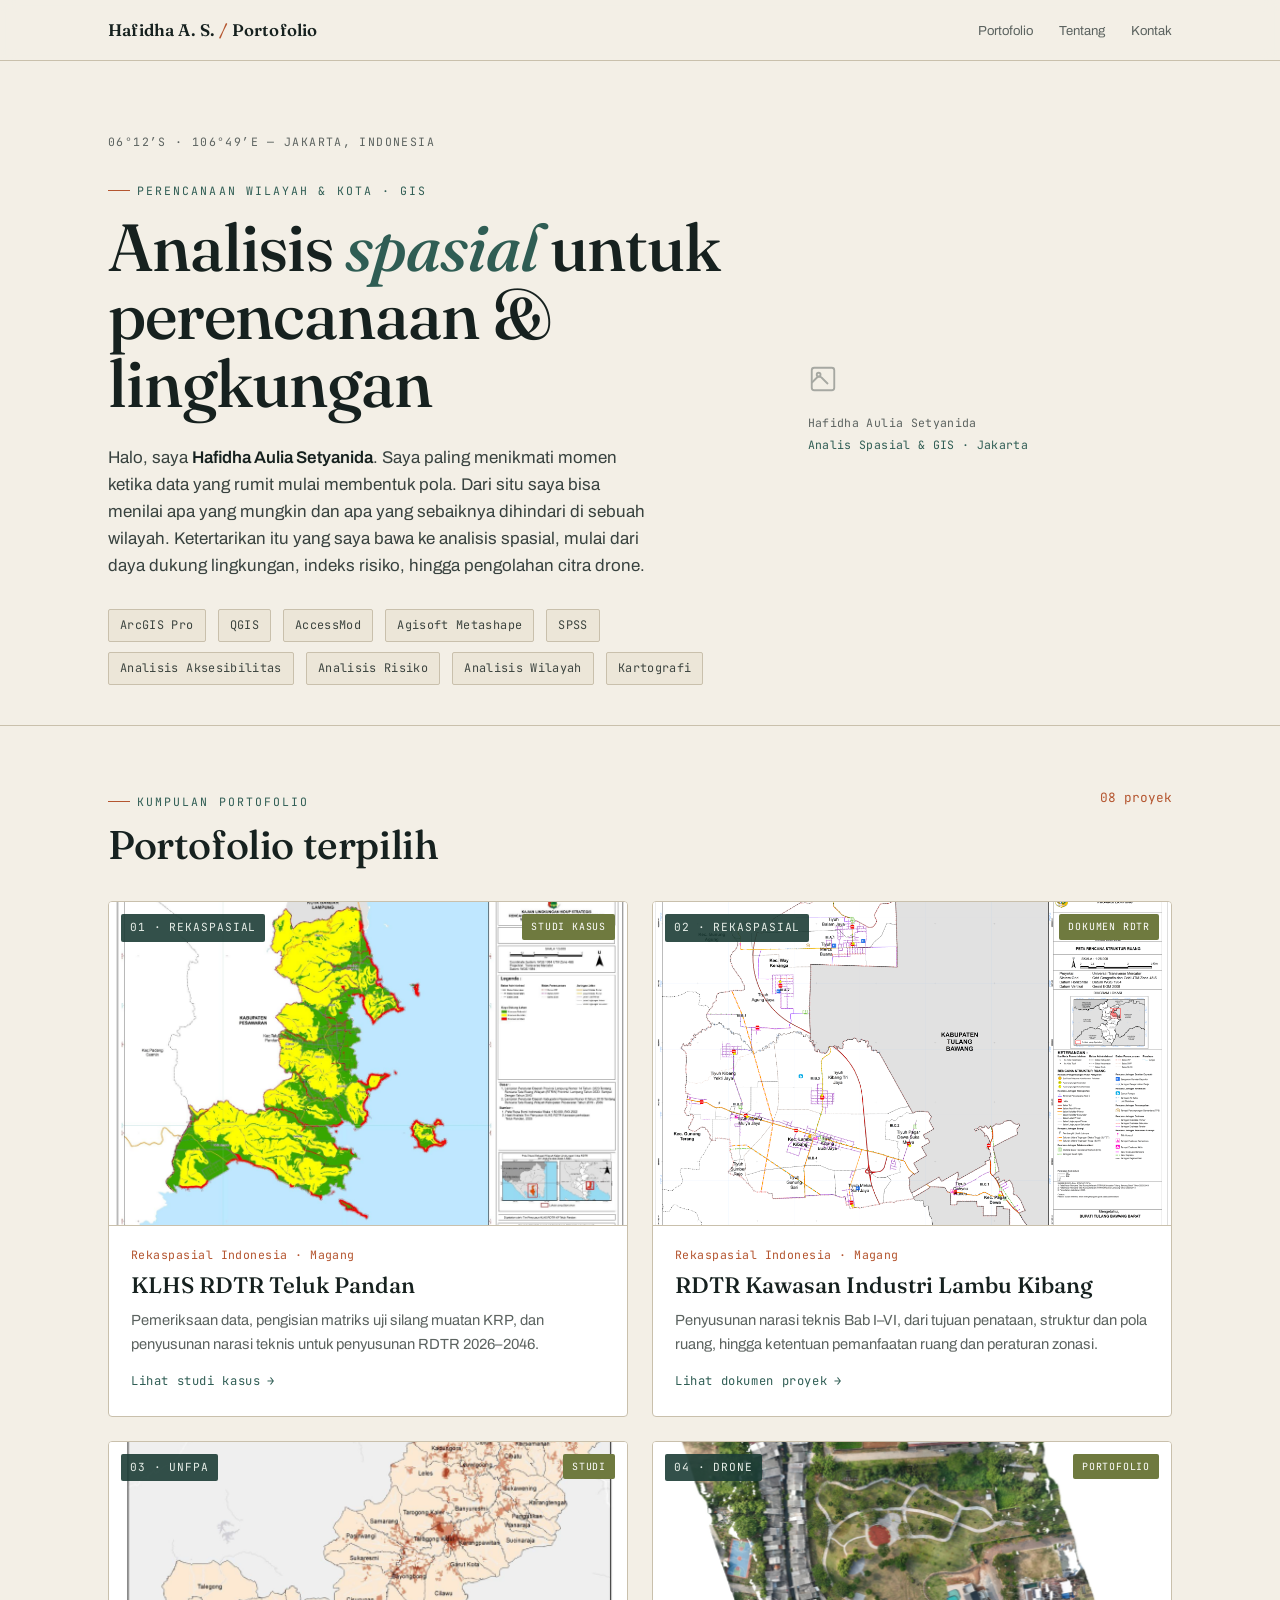
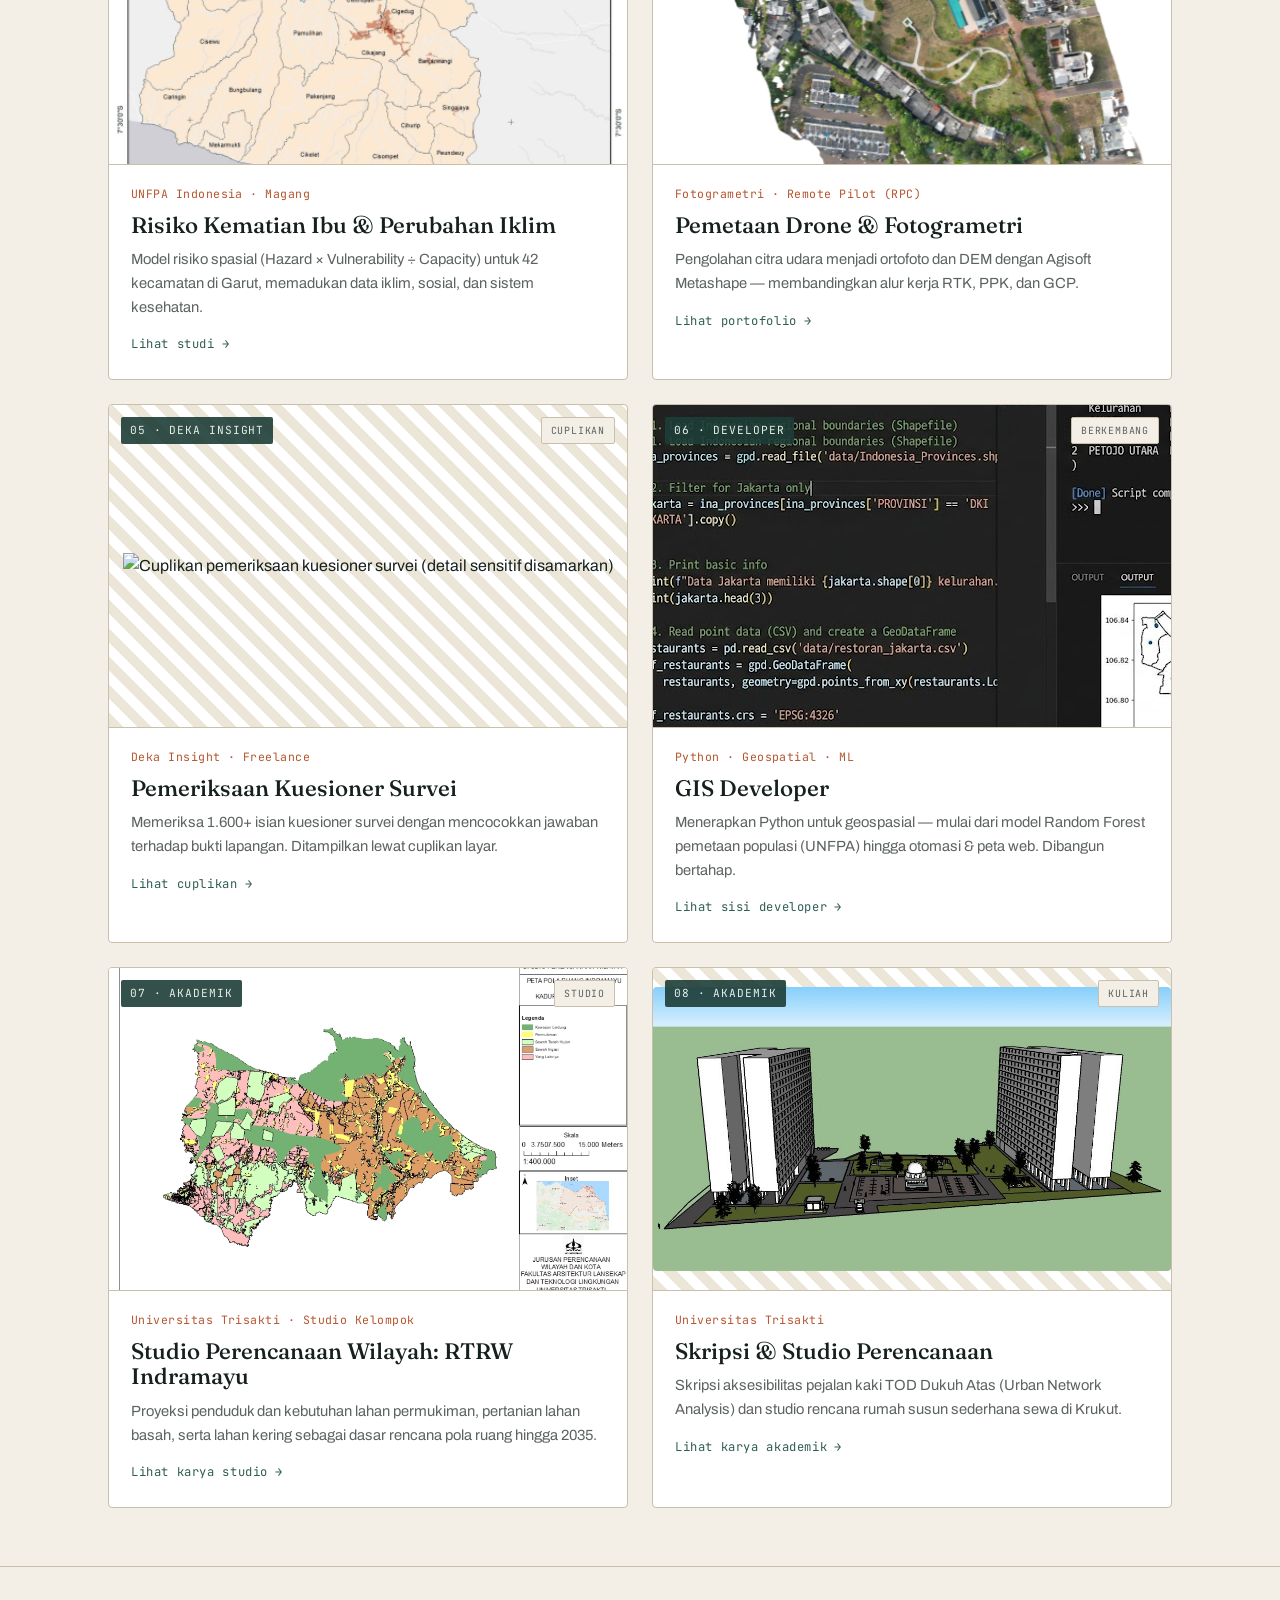
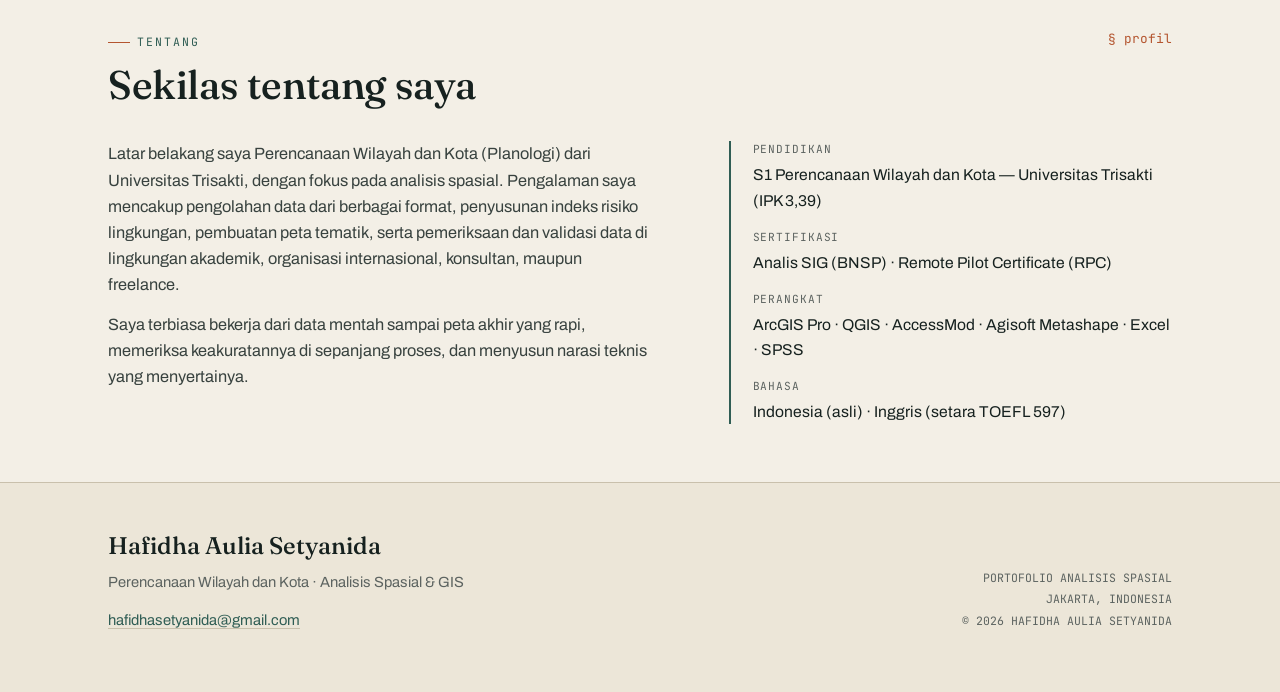
==== commit 82915181: "Update index.html" ====
--- a/index.html
+++ b/index.html
@@ -72,7 +72,7 @@
         <div class="eyebrow">Perencanaan Wilayah &amp; Kota · GIS</div>
         <h1>Analisis <em>spasial</em> untuk perencanaan &amp; lingkungan</h1>
         <p class="sub">
-         Halo, saya <b>Hafidha Aulia Setyanida</b>. Saya paling menikmati momen ketika data yang rumit mulai membentuk pola.
+         Halo, saya <strong>Hafidha Aulia Setyanida</strong>. Saya paling menikmati momen ketika data yang rumit mulai membentuk pola.
           Dari situ saya bisa menilai apa yang mungkin dan apa yang sebaiknya dihindari di sebuah wilayah.
           Ketertarikan itu yang saya bawa ke analisis spasial, mulai dari daya dukung lingkungan, indeks risiko, hingga pengolahan citra drone.
         </p>
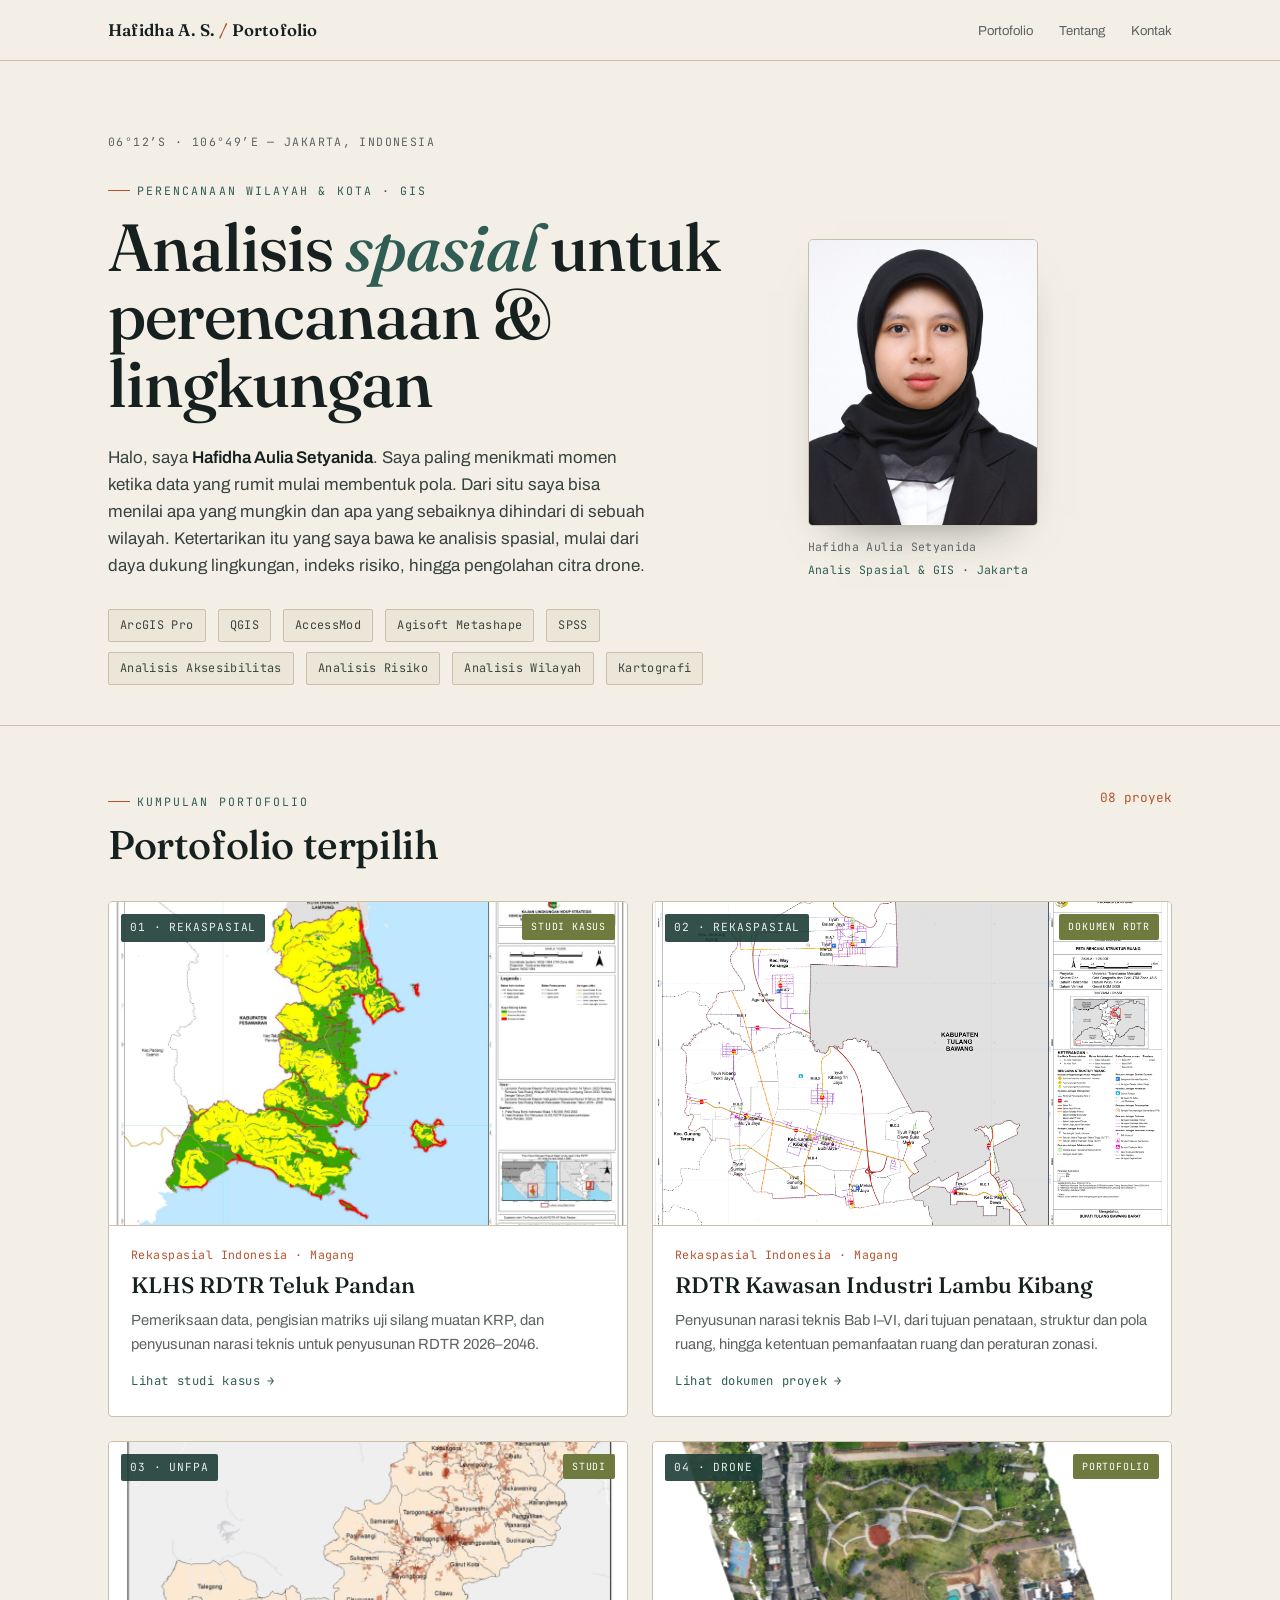
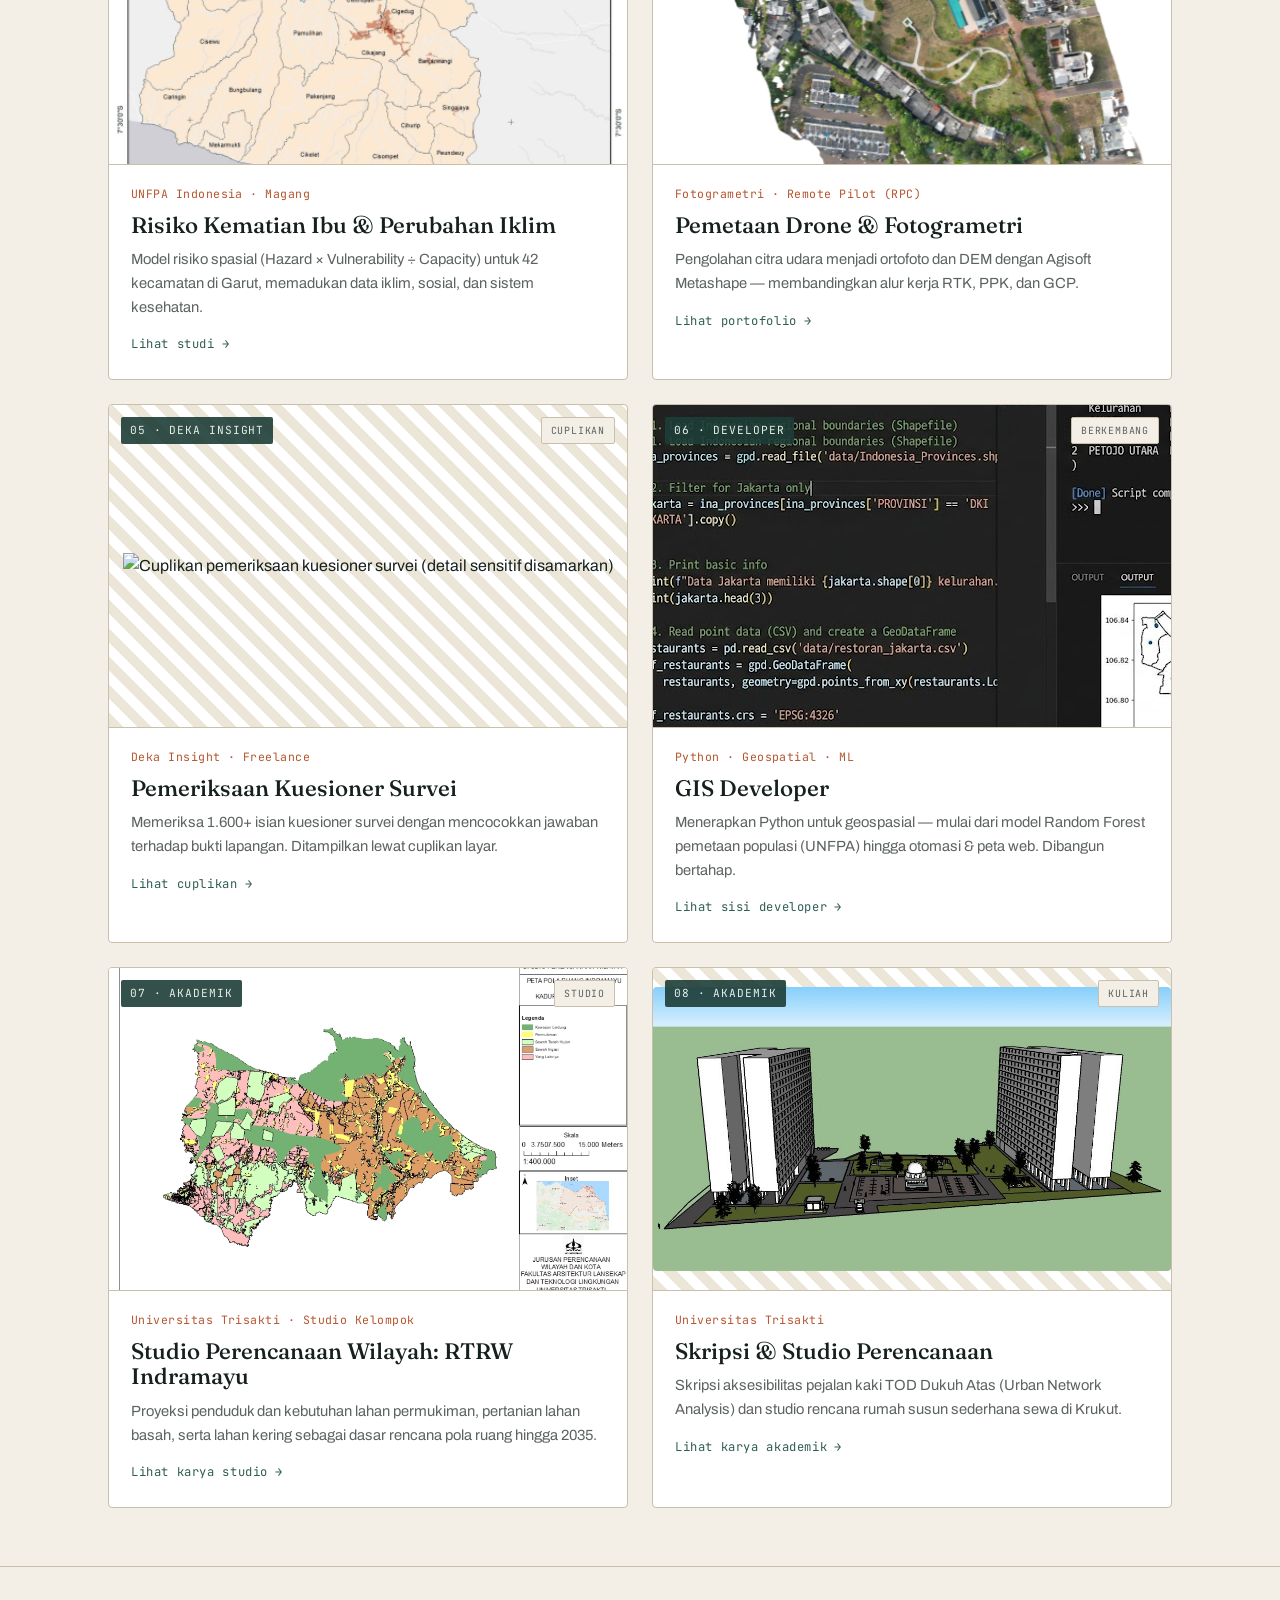
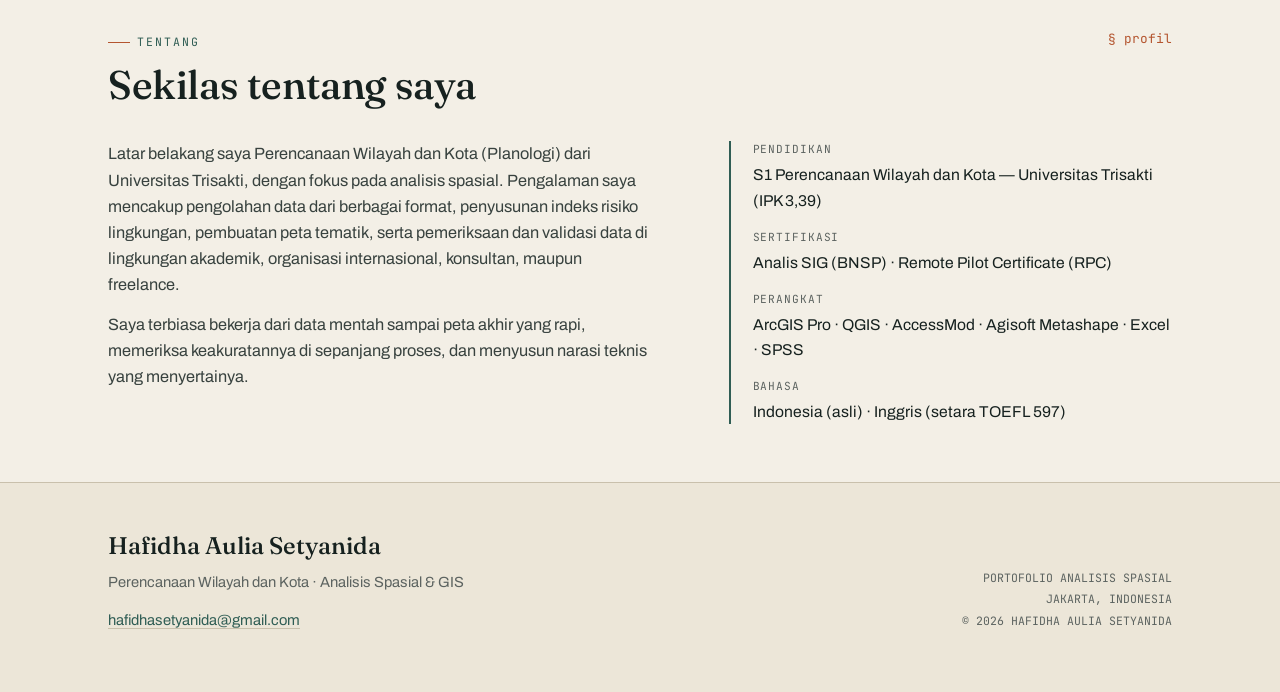
==== commit e7150cb9: "Update index.html" ====
--- a/index.html
+++ b/index.html
@@ -89,7 +89,7 @@
         </div>
       </div>
       <figure class="hero-photo">
-        <svg viewBox="0 0 24 24" fill="none" stroke="#5c6360" stroke-width="1.5" style="width:30px;height:30px;opacity:.5"><rect x="3" y="3" width="18" height="18" rx="2"/><path d="m3 15 4-4a3 3 0 0 1 4 0l5 5"/><circle cx="8.5" cy="8.5" r="1.5"/></svg>
+        <img src="assets/profile.jpg"><rect x="3" y="3" width="18" height="18" rx="2"/><path d="m3 15 4-4a3 3 0 0 1 4 0l5 5"/><circle cx="8.5" cy="8.5" r="1.5"/></img>
         <figcaption>Hafidha Aulia Setyanida<span>Analis Spasial &amp; GIS · Jakarta</span></figcaption>
       </figure>
     </div>
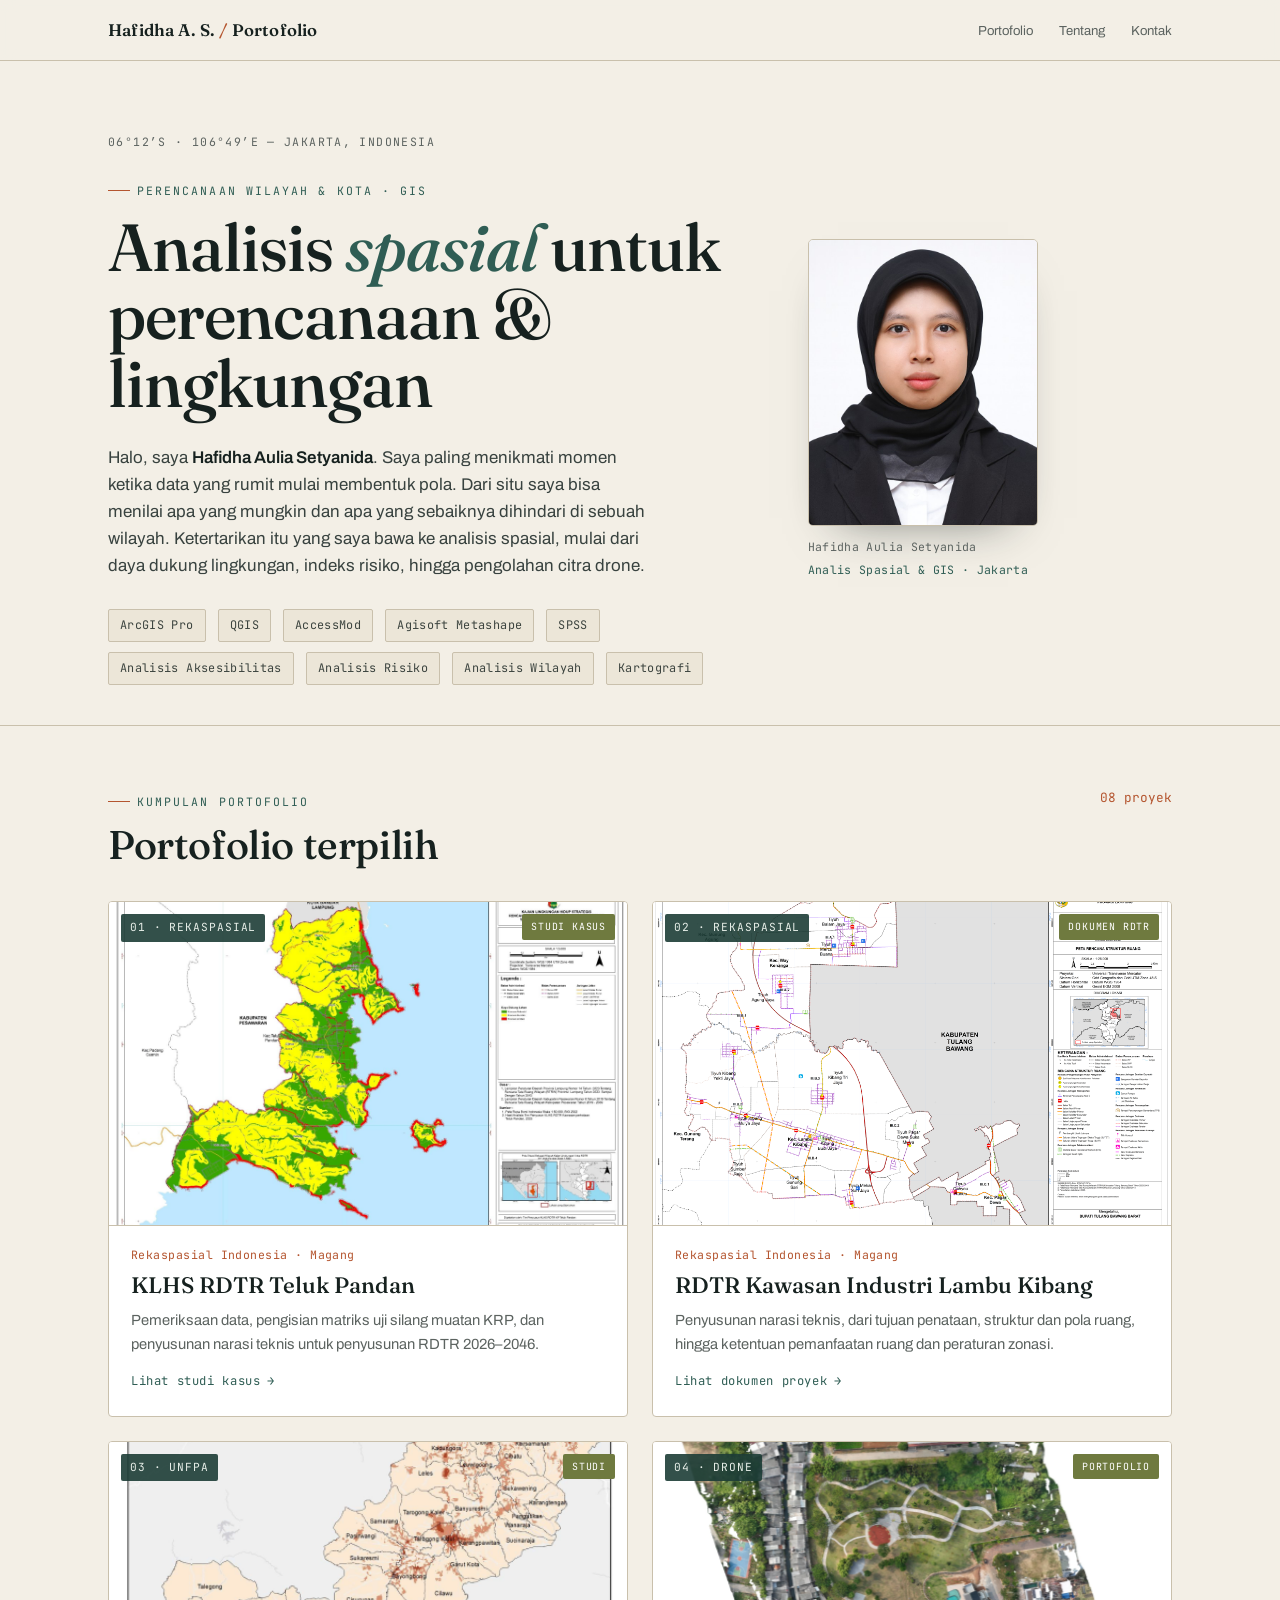
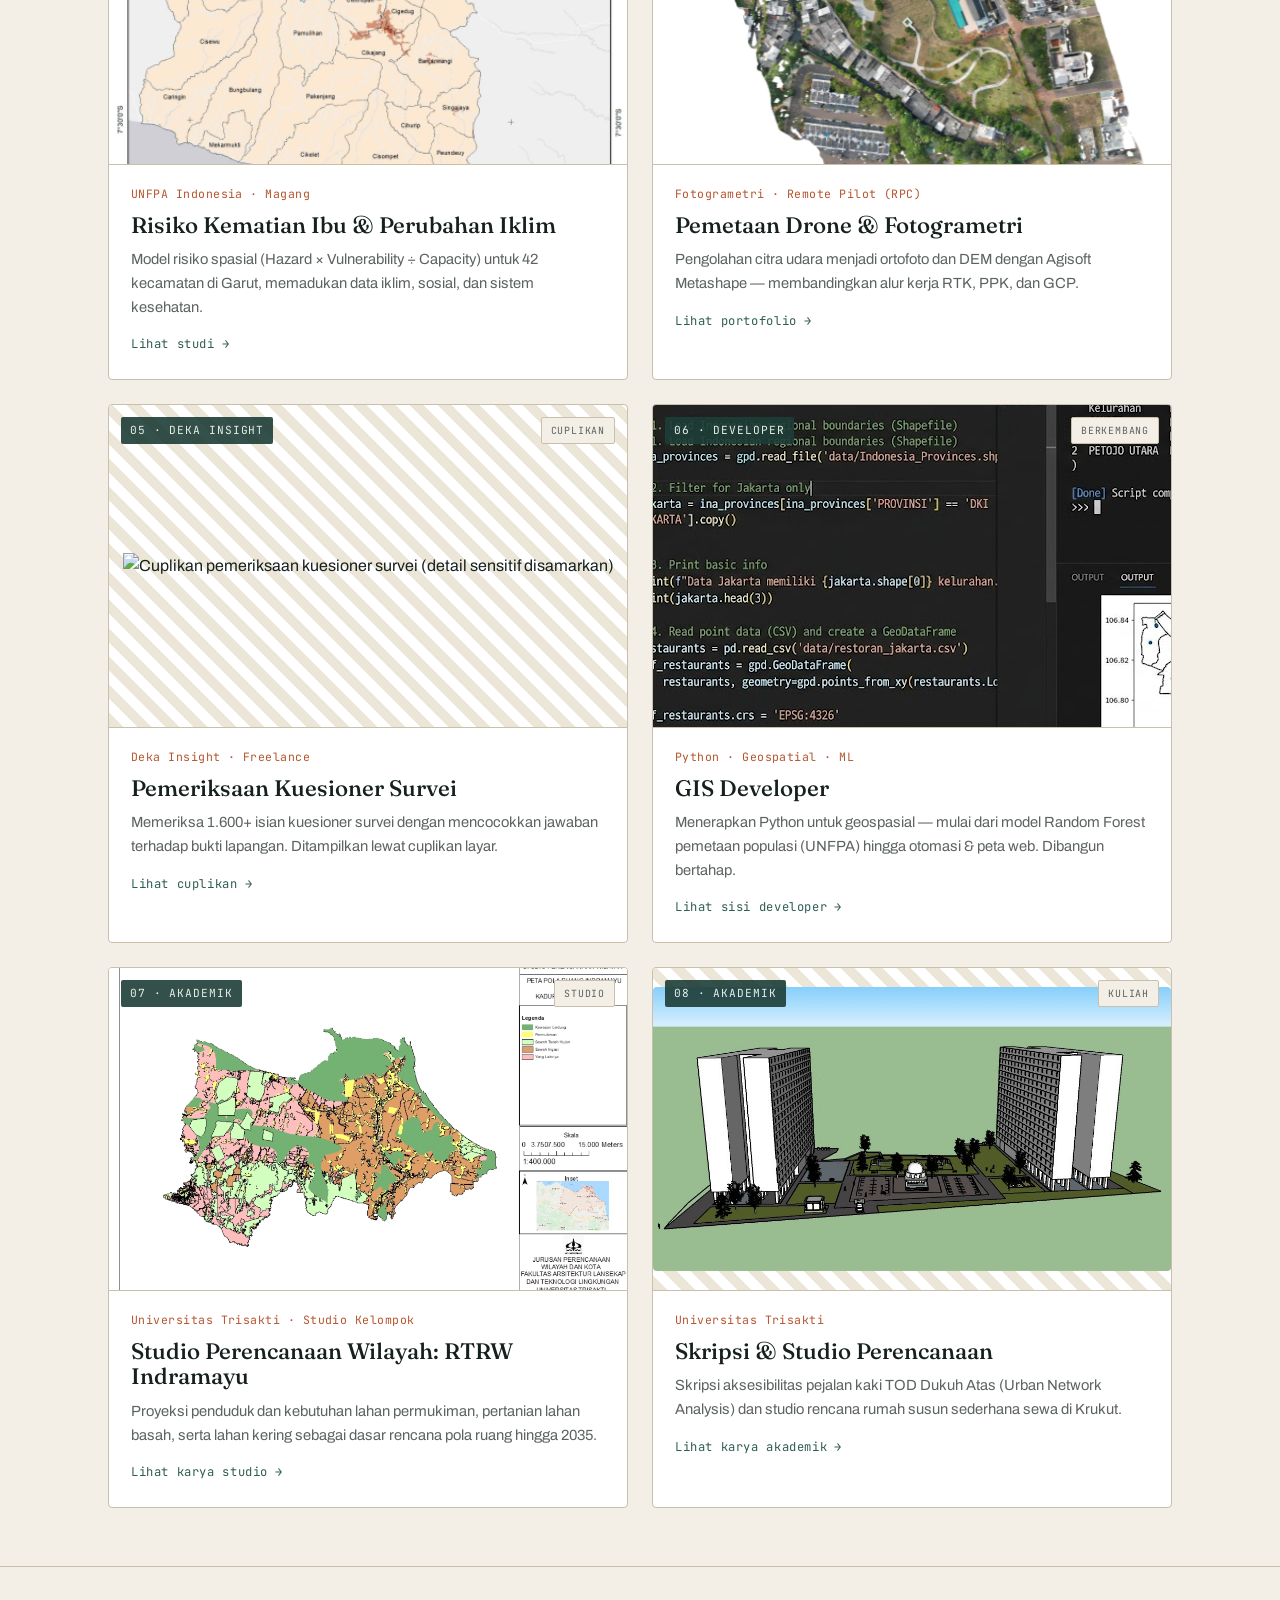
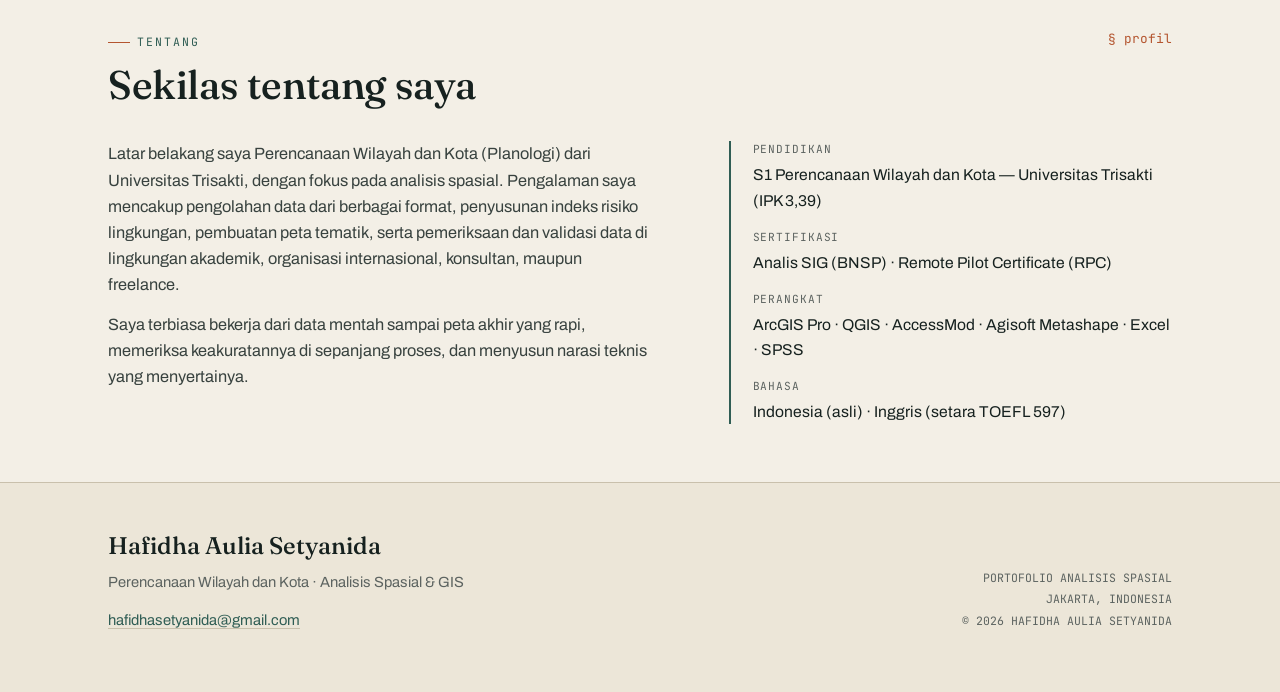
==== commit e4a3caa8: "Update index.html" ====
--- a/index.html
+++ b/index.html
@@ -89,7 +89,7 @@
         </div>
       </div>
       <figure class="hero-photo">
-        <img src="assets/profile.jpg"><rect x="3" y="3" width="18" height="18" rx="2"/><path d="m3 15 4-4a3 3 0 0 1 4 0l5 5"/><circle cx="8.5" cy="8.5" r="1.5"/></img>
+        <img src="assets/profile.jpg">
         <figcaption>Hafidha Aulia Setyanida<span>Analis Spasial &amp; GIS · Jakarta</span></figcaption>
       </figure>
     </div>
@@ -132,7 +132,7 @@
         <div class="body">
           <span class="prole">Rekaspasial Indonesia · Magang</span>
           <h3>RDTR Kawasan Industri Lambu Kibang</h3>
-          <p>Penyusunan narasi teknis Bab I–VI, dari tujuan penataan, struktur dan pola ruang, hingga ketentuan pemanfaatan ruang dan peraturan zonasi.</p>
+          <p>Penyusunan narasi teknis, dari tujuan penataan, struktur dan pola ruang, hingga ketentuan pemanfaatan ruang dan peraturan zonasi.</p>
           <span class="go">Lihat dokumen proyek</span>
         </div>
       </a>
@@ -194,7 +194,7 @@
       </a>
   
 
-      <a class="pcard reveal" href="projects/studio-indramayu.html">
+      <a class="pcard reveal" href="projects/rtrw-indramayu.html">
         <div class="thumb">
           <span class="idx">07 · AKADEMIK</span>
           <span class="status soon">Studio</span>
